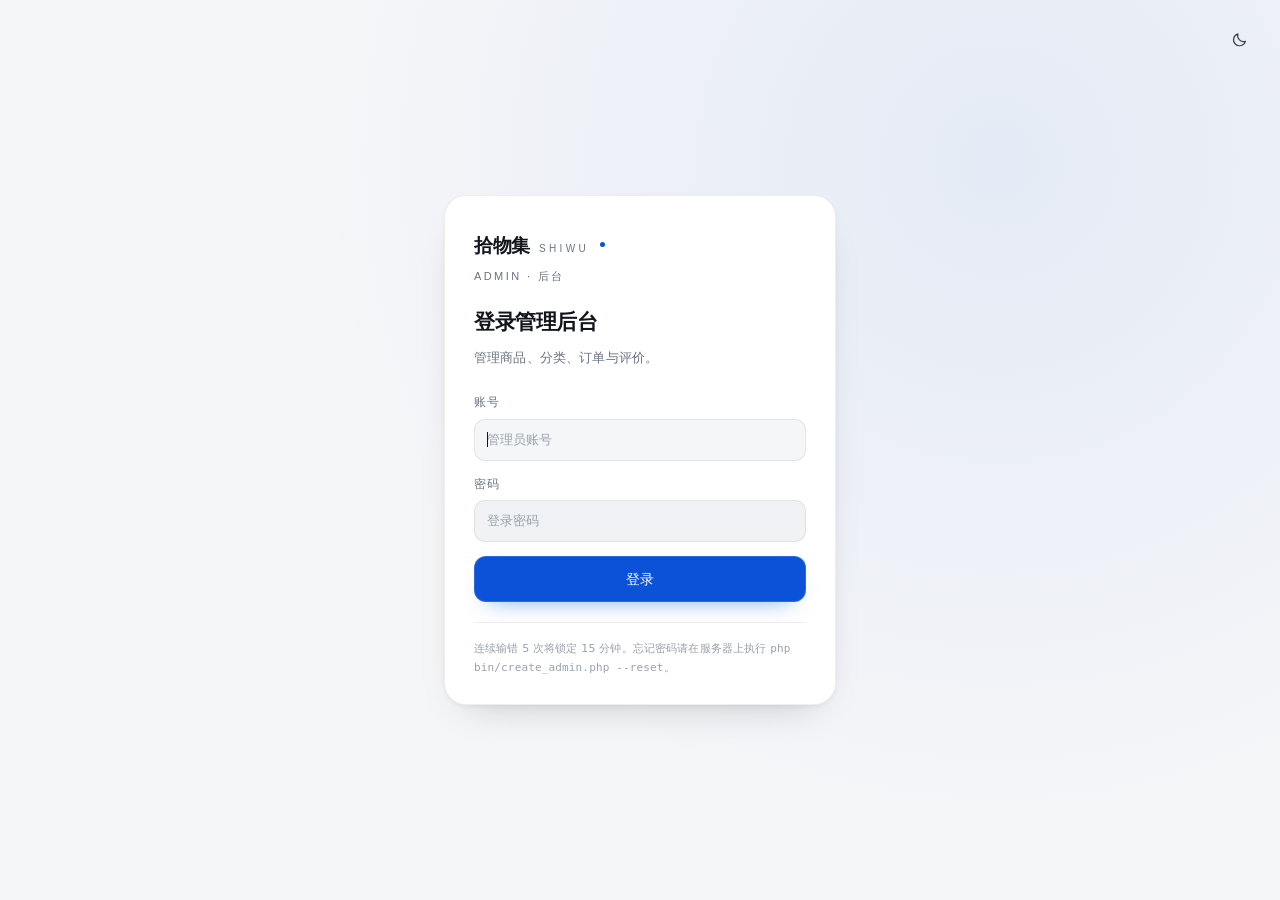
==== public/admin/index.html @ 6961493e "release: v1.2.1 三功能插件底座（SMTP登录/深色模式/多管理员）" ====
<!DOCTYPE html>
<html lang="zh-CN" data-theme="light">
<head>
<meta charset="utf-8">
<meta name="viewport" content="width=device-width, initial-scale=1">
<meta name="robots" content="noindex, nofollow">
<title>后台管理 — 拾物集</title>
<meta name="theme-color" content="#f5f6f8">
<link rel="stylesheet" href="../assets/style.css?v=20261116e">
<link rel="stylesheet" href="../api/theme.css">
<link rel="stylesheet" href="assets/admin.css?v=20261116e">
</head>
<body>

<div class="admin">

  <!-- ---------- 侧栏 ---------- -->
  <aside class="side">
    <div class="side__brand">
      <b>拾物集</b>
      <span>Admin</span>
    </div>

    <div class="side__group">概览</div>
    <button class="side__link" data-view="dashboard" type="button">
      <svg class="ico" viewBox="0 0 24 24" aria-hidden="true"><path d="M4 13h6V4H4zM14 20h6v-9h-6zM4 20h6v-4H4zM14 8h6V4h-6z"/></svg>
      数据概览
    </button>

    <div class="side__group">商品</div>
    <button class="side__link" data-view="products" type="button">
      <svg class="ico" viewBox="0 0 24 24" aria-hidden="true"><path d="M4 8.4L12 4l8 4.4v7.2L12 20l-8-4.4z"/><path d="M4 8.4l8 4.4 8-4.4M12 12.8V20"/></svg>
      商品管理
      <b id="nav-products">—</b>
    </button>
    <button class="side__link" data-view="categories" type="button">
      <svg class="ico" viewBox="0 0 24 24" aria-hidden="true"><path d="M4 6h16M4 12h16M4 18h10"/></svg>
      分类管理
    </button>

    <div class="side__group">交易</div>
    <button class="side__link" data-view="orders" type="button">
      <svg class="ico" viewBox="0 0 24 24" aria-hidden="true"><path d="M6 4h12v16l-3-2-3 2-3-2-3 2z"/><path d="M9 9h6M9 13h4"/></svg>
      订单管理
      <b id="nav-orders">—</b>
    </button>
    <button class="side__link" data-view="users" type="button">
      <svg class="ico" viewBox="0 0 24 24" aria-hidden="true"><circle cx="9" cy="8" r="3.2"/><path d="M3.4 19c0-3 2.5-5 5.6-5s5.6 2 5.6 5"/><path d="M16 5.6a3 3 0 010 5.6M17.4 19c0-2.2-.8-3.8-2-4.8"/></svg>
      用户管理
    </button>

    <div class="side__group">内容</div>
    <button class="side__link" data-view="reviews" type="button">
      <svg class="ico" viewBox="0 0 24 24" aria-hidden="true"><path d="M20 12.4c0 3.6-3.6 6.4-8 6.4-1 0-2-.1-2.9-.4L5 20l1.2-3.2C4.8 15.6 4 14.1 4 12.4 4 8.8 7.6 6 12 6s8 2.8 8 6.4z"/></svg>
      评价管理
      <b id="nav-reviews">—</b>
    </button>

    <div class="side__group">系统</div>
    <button class="side__link" data-view="site" type="button">
      <svg class="ico" viewBox="0 0 24 24" aria-hidden="true"><path d="M4 6h16M4 12h10M4 18h7"/><circle cx="18" cy="16" r="2.4"/></svg>
      站点设置
    </button>
    <button class="side__link" data-view="extensions" type="button">
      <svg class="ico" viewBox="0 0 24 24" aria-hidden="true"><path d="M4 4h7v7H4zM13 4h7v7h-7zM4 13h7v7H4zM13 13h7v7h-7z"/><path d="M7.5 7.5h0M16.5 7.5h0M7.5 16.5h0"/></svg>
      主题与插件
    </button>
    <button class="side__link" data-view="shipping" type="button">
      <svg class="ico" viewBox="0 0 24 24" aria-hidden="true"><path d="M2.6 7.2h11v9.6h-11zM13.6 10.4h4.2l3.6 3.4v3h-7.8z"/><circle cx="6.6" cy="18.2" r="1.6"/><circle cx="17.4" cy="18.2" r="1.6"/></svg>
      运费设置
    </button>
    <button class="side__link" data-view="virtual" type="button">
      <svg class="ico" viewBox="0 0 24 24" aria-hidden="true"><path d="M4 5.6h16v12.8H4z"/><path d="M8 10h8M8 13.6h5M4 9.2h16"/></svg>
      虚拟商品发货
    </button>
    <button class="side__link" data-view="yulan" type="button">
      <svg class="ico" viewBox="0 0 24 24" aria-hidden="true"><path d="M12 3.4l8 4.2v8.8l-8 4.2-8-4.2V7.6z"/><path d="M12 12l8-4.2M12 12v8.4M12 12L4 7.8"/></svg>
      欲蓝财务魔方
    </button>
    <button class="side__link" data-view="epay" type="button">
      <svg class="ico" viewBox="0 0 24 24" aria-hidden="true"><rect x="2.6" y="5.6" width="18.8" height="12.8" rx="2"/><path d="M2.6 9.8h18.8M6.6 14.6h4"/></svg>
      易支付配置
    </button>
    <button class="side__link" data-view="mailConfig" type="button" id="nav-mail-link" hidden>
      <svg class="ico" viewBox="0 0 24 24" aria-hidden="true"><rect x="3" y="5" width="18" height="14" rx="2"/><path d="m3.5 6.5 8.5 6 8.5-6"/></svg>
      邮件服务器配置
    </button>
    <button class="side__link" data-view="admins" type="button" id="nav-admins-link" hidden>
      <svg class="ico" viewBox="0 0 24 24" aria-hidden="true"><circle cx="9" cy="9" r="3"/><path d="M3.5 19c0-3 2.5-5 5.5-5s5.5 2 5.5 5M16 9h5M18.5 6.5v5"/></svg>
      多账号管理
    </button>
    <button class="side__link" data-view="settings" type="button">
      <svg class="ico" viewBox="0 0 24 24" aria-hidden="true"><circle cx="12" cy="12" r="3"/><path d="M12 3.6v2M12 18.4v2M3.6 12h2M18.4 12h2M6.1 6.1l1.4 1.4M16.5 16.5l1.4 1.4M17.9 6.1l-1.4 1.4M7.5 16.5l-1.4 1.4"/></svg>
      账号与设置
    </button>
    <button class="side__link" data-view="audit" type="button" id="nav-audit-link" hidden>
      <svg class="ico" viewBox="0 0 24 24" aria-hidden="true"><path d="M5 4h11l3 3v13H5z"/><path d="M8 10h8M8 14h6"/></svg>
      操作日志
    </button>

    <div class="side__spacer"></div>

    <div class="side__user">
      <b id="me-name">—</b>
      <span id="me-role">—</span>
    </div>
    <button class="side__link" id="btn-logout" type="button">
      <svg class="ico" viewBox="0 0 24 24" aria-hidden="true"><path d="M14 8V5H5v14h9v-3"/><path d="M10 12h10M17 9l3 3-3 3"/></svg>
      退出登录
    </button>
  </aside>

  <!-- ---------- 主区 ---------- -->
  <div class="main">
    <div class="topbar">
      <h1 id="view-title">数据概览</h1>
      <span class="topbar__spacer"></span>
      <span class="topbar__hint" id="topbar-hint"></span>
      <button class="icon-btn" data-theme-toggle type="button" aria-label="切换主题"></button>
      <a class="btn btn--sm btn--ghost" href="../index.html" target="_blank" rel="noopener">查看前台</a>
    </div>

    <div class="view" id="view"></div>
  </div>
</div>

<!-- 抽屉（商品编辑 / 订单详情 / 分类编辑 / 评价编辑） -->
<div class="drawer-mask" id="drawer-mask"></div>
<aside class="drawer" id="drawer" role="dialog" aria-modal="true" aria-labelledby="drawer-title" tabindex="-1">
  <div class="drawer__head">
    <h2 id="drawer-title">—</h2>
    <span class="spacer"></span>
    <button class="icon-btn" id="drawer-close" type="button" aria-label="关闭">
      <svg class="ico ico--lg" viewBox="0 0 24 24"><path d="M7 7l10 10M17 7L7 17"/></svg>
    </button>
  </div>
  <div class="drawer__body" id="drawer-body"></div>
  <div class="drawer__foot" id="drawer-foot"></div>
</aside>

<div class="toast-zone" id="toast-zone" aria-live="polite"></div>

<script src="assets/api.js?v=20261116e"></script>
<script src="assets/views.js?v=20261116e"></script>
<script src="assets/views-v5.js?v=20261116e"></script>
<script src="assets/views-features.js?v=20261116e"></script>
<script src="assets/app.js?v=20261116e"></script>
</body>
</html>
---- public/assets/style.css ----
@import"https://fonts.googleapis.com/css2?family=Montserrat:wght@300..700&family=Noto+Sans+SC:wght@300..700&display=swap";:root{color-scheme:light;--ink-1:#12161c;--ink-2:#39434f;--ink-3:#6a7480;--ink-4:#98a1ac;--surface-0:#f5f6f8;--surface-1:#fafbfc;--surface-2:#ffffff;--surface-3:#f0f2f5;--surface-4:#e9ecf1;--hair:rgba(18,22,28,.07);--hair-2:rgba(18,22,28,.11);--hair-3:rgba(18,22,28,.16);--accent:#0b52d8;--accent-soft:#e8eefa;--accent-ink:#0a3fa6;--warm:#a8703c;--w-body:400;--w-med:500;--w-semi:600;--w-strong:700;--r-xs:8px;--r-sm:12px;--r-md:16px;--r-lg:22px;--r-xl:30px;--gutter:clamp(18px,4vw,52px);--max:1260px;--sh-1:0 1px 2px rgba(18,22,28,.04), 0 6px 16px -12px rgba(18,22,28,.16);--sh-2:0 2px 4px rgba(18,22,28,.04), 0 18px 40px -24px rgba(18,22,28,.28);--sh-3:0 3px 6px rgba(18,22,28,.05), 0 32px 64px -28px rgba(18,22,28,.34);--ease:cubic-bezier(.22,1,.36,1);--ease-soft:cubic-bezier(.4,0,.2,1);--ease-pop:cubic-bezier(.34,1.72,.46,1);--head-h:66px}:root[data-theme=dark]{color-scheme:dark;--ink-1:#e8ebf0;--ink-2:#c2c8d2;--ink-3:#8d96a3;--ink-4:#6a7380;--surface-0:#11141a;--surface-1:#151a21;--surface-2:#1a1f27;--surface-3:#0d1015;--surface-4:#090b0f;--hair:rgba(232,235,240,.08);--hair-2:rgba(232,235,240,.12);--hair-3:rgba(232,235,240,.18);--accent:#6e9bf5;--accent-soft:#1a2537;--accent-ink:#a8c2fb;--w-body:350;--w-med:440;--w-semi:540;--w-strong:620;--sh-1:0 1px 2px rgba(0,0,0,.3), 0 8px 20px -14px rgba(0,0,0,.6);--sh-2:0 2px 6px rgba(0,0,0,.34), 0 22px 46px -26px rgba(0,0,0,.72);--sh-3:0 3px 8px rgba(0,0,0,.38), 0 38px 70px -30px rgba(0,0,0,.8)}*,*:before,*:after{box-sizing:border-box}html{-webkit-text-size-adjust:100%;scroll-behavior:smooth}body{margin:0;background:var(--surface-0);color:var(--ink-1);font-family:Noto Sans SC,Source Han Sans SC,PingFang SC,HarmonyOS Sans SC,Microsoft YaHei,system-ui,sans-serif;font-weight:var(--w-body);font-size:15px;line-height:1.72;letter-spacing:.01em;-webkit-font-smoothing:antialiased;text-rendering:optimizeLegibility;transition:background-color .45s var(--ease-soft),color .45s var(--ease-soft)}img{max-width:100%;display:block;border:0}a{color:inherit;text-decoration:none}button,input,select{font:inherit;color:inherit}button{background:none;border:0;padding:0;cursor:pointer}h1,h2,h3,h4,p,figure{margin:0}ul{margin:0;padding:0;list-style:none}::selection{background:var(--accent-soft);color:var(--ink-1)}*{scrollbar-width:thin;scrollbar-color:var(--hair-3) transparent}*::-webkit-scrollbar{width:9px;height:9px}*::-webkit-scrollbar-thumb{background:var(--hair-3);border-radius:9px;border:2px solid transparent;background-clip:content-box}*::-webkit-scrollbar-track{background:transparent}.num{font-variant-numeric:tabular-nums;font-feature-settings:"tnum" 1,"lnum" 1;font-family:Montserrat,Noto Sans SC,system-ui,sans-serif;letter-spacing:0}.num-lock{display:inline-block;min-width:2ch;text-align:right}.num-lock--3{min-width:3ch}body{text-wrap:pretty}h1,h2,h3,h4,.lede{text-wrap:balance}.nb{white-space:nowrap}.eyebrow{font-size:11px;font-weight:var(--w-med);letter-spacing:.22em;text-transform:uppercase;color:var(--ink-3);font-family:Montserrat,Noto Sans SC,sans-serif}.eyebrow--accent{color:var(--accent)}.rule{height:1px;background:var(--hair);border:0;margin:0}.display{font-size:clamp(34px,5.2vw,62px);line-height:1.14;letter-spacing:-.028em;font-weight:var(--w-strong)}.h2{font-size:clamp(23px,2.6vw,32px);line-height:1.28;letter-spacing:-.02em;font-weight:var(--w-semi)}.h3{font-size:17px;line-height:1.4;letter-spacing:-.01em;font-weight:var(--w-semi)}.lede{font-size:clamp(14px,1.15vw,16px);color:var(--ink-3);font-weight:var(--w-body);line-height:1.85}.muted{color:var(--ink-3)}.tiny{font-size:12px;color:var(--ink-3)}.ico{width:1em;height:1em;flex:none;display:inline-block;vertical-align:-.125em;stroke:currentColor;fill:none;stroke-width:1.7;stroke-linecap:round;stroke-linejoin:round}.ico--lg{width:1.15em;height:1.15em}.stream{display:inline}.stream .ch{display:inline-block;opacity:0;filter:blur(9px);transform:translateY(.12em) scale(.985);animation:inkIn .52s var(--ease) forwards;animation-delay:calc(var(--i,0) * 38ms);will-change:filter,opacity,transform}.stream .ch--space{width:.34em}@keyframes inkIn{0%{opacity:0;filter:blur(9px);transform:translateY(.12em) scale(.985)}42%{opacity:.72;filter:blur(3.4px)}to{opacity:1;filter:blur(0);transform:translateY(0) scale(1)}}.stream .caret{display:inline-block;width:2px;height:1em;margin-left:2px;background:var(--accent);vertical-align:-.14em;border-radius:2px;animation:caretPulse 1.1s steps(1) infinite}@keyframes caretPulse{0%,49%{opacity:.9}50%,to{opacity:0}}@media(prefers-reduced-motion:reduce){.stream .ch{animation-duration:.001ms;opacity:1;filter:none;transform:none}}.wrap{width:100%;max-width:var(--max);margin:0 auto;padding:0 var(--gutter)}.section{padding:clamp(52px,7vw,96px) 0}.section--tight{padding:clamp(30px,4vw,52px) 0}.sec-head{display:flex;align-items:flex-end;justify-content:space-between;gap:24px;flex-wrap:wrap;margin-bottom:clamp(24px,3vw,38px)}.sec-head__left{max-width:620px}.sec-head h2{margin-top:10px}.btn{display:inline-flex;align-items:center;justify-content:center;gap:8px;height:46px;padding:0 22px;border-radius:var(--r-sm);font-size:14px;font-weight:var(--w-med);letter-spacing:.01em;background:var(--surface-2);color:var(--ink-1);box-shadow:inset 0 0 0 1px var(--hair-2);transition:background-color .22s var(--ease-soft),box-shadow .22s var(--ease-soft),transform .18s var(--ease-soft),color .2s;user-select:none;white-space:nowrap}.btn:hover{background:var(--surface-1);box-shadow:inset 0 0 0 1px var(--hair-3),var(--sh-1)}.btn:active{transform:translateY(1px)}.btn--primary{background:var(--accent);color:#fbfcff;box-shadow:inset 0 0 0 1px #ffffff24,0 10px 24px -16px #0b52d8e6}:root[data-theme=dark] .btn--primary{color:#0d1220;box-shadow:inset 0 0 0 1px #ffffff1a,0 10px 24px -18px #6e9bf5e6}.btn--primary:hover{background:var(--accent);filter:brightness(1.06);box-shadow:inset 0 0 0 1px #ffffff2e,0 16px 30px -18px #0b52d8f2}.btn--ghost{background:transparent;box-shadow:inset 0 0 0 1px var(--hair-2)}.btn--ghost:hover{background:var(--surface-1)}.btn--sm{height:38px;padding:0 15px;font-size:13px;border-radius:10px}.btn--block{width:100%}.btn[disabled]{opacity:.45;cursor:not-allowed}.icon-btn{width:40px;height:40px;border-radius:11px;display:inline-flex;align-items:center;justify-content:center;color:var(--ink-2);transition:background-color .2s var(--ease-soft),color .2s,box-shadow .2s}.icon-btn:hover{background:var(--surface-3);color:var(--ink-1)}.icon-btn:focus-visible{outline:none;box-shadow:0 0 0 2px var(--surface-0),0 0 0 4px var(--accent-soft),inset 0 0 0 1px var(--accent)}.pop{animation:pop .42s var(--ease-pop)}@keyframes pop{0%{transform:scale(1)}32%{transform:scale(1.26) rotate(-4deg)}62%{transform:scale(.966) rotate(1deg)}to{transform:scale(1) rotate(0)}}.like.is-on{color:#c0463f}:root[data-theme=dark] .like.is-on{color:#e8837a}.like.is-on .ico{fill:currentColor;stroke:currentColor}.head{position:sticky;top:0;z-index:60;height:var(--head-h);background:color-mix(in srgb,var(--surface-0) 88%,transparent);border-bottom:1px solid var(--hair);transition:border-color .3s,background-color .3s}.head__in{max-width:var(--max);margin:0 auto;padding:0 var(--gutter);height:100%;display:flex;align-items:center;gap:clamp(14px,3vw,40px)}.brand{display:flex;align-items:baseline;gap:9px;flex:none}.brand__mark{font-size:19px;font-weight:var(--w-strong);letter-spacing:-.02em}.brand__en{font-family:Montserrat,sans-serif;font-size:10px;letter-spacing:.34em;color:var(--ink-3);font-weight:var(--w-med);text-transform:uppercase}.brand__dot{width:5px;height:5px;border-radius:50%;background:var(--accent);align-self:center;margin-left:2px}.nav{display:flex;align-items:center;gap:4px;margin-left:6px}.nav a{position:relative;padding:8px 12px;border-radius:9px;font-size:13.5px;font-weight:var(--w-med);color:var(--ink-2);transition:color .2s,background-color .2s}.nav a:after{content:"";position:absolute;left:12px;right:12px;bottom:4px;height:1px;background:var(--ink-1);transform:scaleX(0);transform-origin:left;transition:transform .34s var(--ease)}.nav a:hover{color:var(--ink-1);background:var(--surface-3)}.nav a:hover:after,.nav a[aria-current=page]:after{transform:scaleX(1)}.nav a[aria-current=page]{color:var(--ink-1)}.head__spacer{flex:1}.search{display:flex;align-items:center;gap:8px;height:40px;padding:0 13px;width:min(240px,30vw);background:var(--surface-3);border-radius:11px;box-shadow:inset 0 0 0 1px var(--hair);transition:box-shadow .28s var(--ease-soft),background-color .28s}.search:focus-within{background:var(--surface-2);box-shadow:inset 0 0 0 1px var(--hair-2),0 0 0 3px color-mix(in srgb,var(--accent) 10%,transparent),0 10px 22px -18px #12161c80}.search input{border:0;background:none;outline:none;width:100%;font-size:13px}.search input::placeholder{color:var(--ink-4)}.cart-pill{display:inline-flex;align-items:center;gap:9px;height:40px;padding:0 14px;border-radius:11px;box-shadow:inset 0 0 0 1px var(--hair-2);font-size:13px;font-weight:var(--w-med);transition:box-shadow .2s,background-color .2s;position:relative}.cart-pill:hover{background:var(--surface-1);box-shadow:inset 0 0 0 1px var(--hair-3)}.cart-pill__n{min-width:19px;height:19px;padding:0 5px;border-radius:7px;background:var(--accent);color:#fbfcff;font-size:11px;font-weight:var(--w-semi);line-height:19px;text-align:center;font-variant-numeric:tabular-nums}:root[data-theme=dark] .cart-pill__n{color:#0d1220}.hero{position:relative;overflow:hidden;padding:clamp(40px,6vw,78px) 0 clamp(34px,5vw,62px)}.hero:before{content:"";position:absolute;inset:0;pointer-events:none;background-image:linear-gradient(to right,var(--hair) 1px,transparent 1px),linear-gradient(to bottom,var(--hair) 1px,transparent 1px);background-size:64px 64px;mask-image:radial-gradient(circle at 72% 34%,rgba(0,0,0,.85),transparent 62%);-webkit-mask-image:radial-gradient(circle at 72% 34%,rgba(0,0,0,.85),transparent 62%);opacity:.9}.hero__grid{position:relative;display:grid;grid-template-columns:1.08fr .92fr;gap:clamp(26px,4vw,64px);align-items:center}.hero__copy{max-width:600px}.hero h1{margin:16px 0 0;min-height:2.3em}.hero .lede{margin-top:18px;max-width:470px}.hero__actions{display:flex;gap:10px;flex-wrap:wrap;margin-top:30px}.hero__stats{display:flex;gap:clamp(20px,3vw,42px);margin-top:38px;padding-top:22px;border-top:1px solid var(--hair)}.stat__k{font-family:Montserrat,sans-serif;font-size:23px;font-weight:var(--w-semi);letter-spacing:-.02em;font-variant-numeric:tabular-nums;display:flex;align-items:baseline;gap:2px}.stat__k i{font-style:normal;font-size:12px;color:var(--ink-3);font-family:Noto Sans SC;margin-left:3px}.stat__v{font-size:11.5px;color:var(--ink-3);margin-top:2px;letter-spacing:.04em}.hero__stage{position:relative}.stage-card{position:relative;background:var(--surface-1);border-radius:var(--r-xl);box-shadow:inset 0 0 0 1px var(--hair),var(--sh-2);padding:14px;overflow:hidden}.stage-card__img{border-radius:calc(var(--r-xl) - 10px);overflow:hidden;background:var(--surface-3);aspect-ratio:1/1}.stage-card__img img{width:100%;height:100%;object-fit:cover;transform:scale(1.01);transition:transform 1.2s var(--ease)}.stage-card:hover .stage-card__img img{transform:scale(1.045)}.stage-card__foot{display:flex;align-items:flex-end;justify-content:space-between;gap:16px;padding:15px 8px 6px}.stage-card__name{font-size:14px;font-weight:var(--w-med)}.stage-card__meta{font-size:11.5px;color:var(--ink-3);margin-top:3px;letter-spacing:.03em}.stage-card__price{font-family:Montserrat,sans-serif;font-size:19px;font-weight:var(--w-semi);font-variant-numeric:tabular-nums}.tick{position:absolute;width:14px;height:14px;border:1px solid var(--hair-3);pointer-events:none}.tick--tl{top:18px;left:18px;border-right:0;border-bottom:0}.tick--br{bottom:18px;right:18px;border-left:0;border-top:0}.float-chip{position:absolute;left:-18px;bottom:52px;display:flex;align-items:center;gap:9px;padding:10px 14px;border-radius:13px;background:var(--surface-2);box-shadow:inset 0 0 0 1px var(--hair),var(--sh-3);font-size:12px;font-weight:var(--w-med)}.float-chip__pulse{width:7px;height:7px;border-radius:50%;background:var(--accent);box-shadow:0 0 color-mix(in srgb,var(--accent) 45%,transparent);animation:ring 2.4s var(--ease-soft) infinite}@keyframes ring{0%{box-shadow:0 0 color-mix(in srgb,var(--accent) 38%,transparent)}70%{box-shadow:0 0 0 8px color-mix(in srgb,var(--accent) 0%,transparent)}to{box-shadow:0 0 color-mix(in srgb,var(--accent) 0%,transparent)}}.marquee{border-top:1px solid var(--hair);border-bottom:1px solid var(--hair);overflow:hidden;background:var(--surface-1)}.marquee__track{display:flex;gap:0;width:max-content;animation:slide 34s linear infinite}.marquee:hover .marquee__track{animation-play-state:paused}.marquee__item{display:flex;align-items:center;gap:10px;padding:11px 26px;font-size:12px;letter-spacing:.06em;color:var(--ink-3);border-right:1px solid var(--hair);white-space:nowrap}.marquee__item b{color:var(--ink-1);font-weight:var(--w-med);font-variant-numeric:tabular-nums}@keyframes slide{0%{transform:translateZ(0)}to{transform:translate3d(-50%,0,0)}}.filters{display:flex;align-items:center;justify-content:space-between;gap:18px;flex-wrap:wrap;padding:16px 0 20px}.chips{display:flex;gap:8px;flex-wrap:wrap}.chip{height:35px;padding:0 15px;border-radius:10px;font-size:12.5px;font-weight:var(--w-med);color:var(--ink-2);background:transparent;box-shadow:inset 0 0 0 1px var(--hair);transition:background-color .2s var(--ease-soft),box-shadow .2s,color .2s;display:inline-flex;align-items:center;gap:7px}.chip:hover{background:var(--surface-1);box-shadow:inset 0 0 0 1px var(--hair-2)}.chip[aria-selected=true]{background:var(--surface-2);color:var(--ink-1);box-shadow:inset 0 0 0 1px var(--hair-3),var(--sh-1)}.chip b{font-family:Montserrat,sans-serif;font-size:11px;color:var(--ink-4);font-weight:var(--w-med);font-variant-numeric:tabular-nums}.chip[aria-selected=true] b{color:var(--accent)}.select{height:35px;padding:0 32px 0 13px;border-radius:10px;font-size:12.5px;background:linear-gradient(45deg,transparent 50%,var(--ink-3) 50%) no-repeat calc(100% - 15px) 16px/5px 5px,linear-gradient(-45deg,transparent 50%,var(--ink-3) 50%) no-repeat calc(100% - 11px) 16px/5px 5px,var(--surface-1);appearance:none;box-shadow:inset 0 0 0 1px var(--hair);outline:none;transition:box-shadow .25s}.select:focus{box-shadow:inset 0 0 0 1px var(--hair-2),0 0 0 3px color-mix(in srgb,var(--accent) 10%,transparent)}.grid{display:grid;grid-template-columns:repeat(4,1fr);gap:clamp(14px,1.6vw,22px)}.grid--rel{grid-template-columns:repeat(4,1fr)}@media(max-width:1080px){.grid--rel{grid-template-columns:repeat(3,1fr)}}@media(max-width:720px){.grid--rel{grid-template-columns:repeat(2,1fr)}}@media(max-width:400px){.grid--rel{grid-template-columns:1fr}}.card{position:relative;background:var(--surface-1);border-radius:var(--r-lg);padding:10px;box-shadow:inset 0 0 0 1px var(--hair);transition:background-color .3s var(--ease-soft),box-shadow .3s var(--ease-soft),transform .38s var(--ease);cursor:grab;-webkit-tap-highlight-color:transparent}.card:hover{background:var(--surface-2);box-shadow:inset 0 0 0 1px var(--hair-2),var(--sh-2);transform:translateY(-3px)}.card__media{position:relative;border-radius:calc(var(--r-lg) - 8px);overflow:hidden;background:var(--surface-3);aspect-ratio:1/1}.card__media img{width:100%;height:100%;object-fit:cover;transition:transform .9s var(--ease);pointer-events:none}.card:hover .card__media img{transform:scale(1.055)}.card__badge{position:absolute;top:10px;left:10px;padding:4px 9px;border-radius:7px;font-size:10.5px;letter-spacing:.06em;font-weight:var(--w-med);background:color-mix(in srgb,var(--surface-2) 92%,transparent);color:var(--ink-2);box-shadow:inset 0 0 0 1px var(--hair)}.card__badge--accent{color:var(--accent);box-shadow:inset 0 0 0 1px color-mix(in srgb,var(--accent) 26%,transparent)}.card__body{padding:13px 5px 6px}.card__row{display:flex;align-items:flex-start;justify-content:space-between;gap:10px}.card__name{font-size:14px;font-weight:var(--w-med);letter-spacing:-.005em;line-height:1.45}.card__sub{font-size:11.5px;color:var(--ink-3);margin-top:4px;letter-spacing:.04em}.card__price{font-family:Montserrat,sans-serif;font-size:15px;font-weight:var(--w-semi);font-variant-numeric:tabular-nums;white-space:nowrap;padding-top:1px}.card__price s{font-size:11px;color:var(--ink-4);font-weight:400;margin-right:5px}.card__foot{display:flex;align-items:center;justify-content:space-between;margin-top:11px;padding-top:10px;border-top:1px solid var(--hair)}.stars{display:inline-flex;align-items:center;gap:3px;font-size:11px;color:var(--ink-3)}.stars .ico{width:.9em;height:.9em;fill:currentColor;stroke:none;color:#c9973f;vertical-align:-.09em}:root[data-theme=dark] .stars .ico{color:#d8ae63}.add{font-size:12px;font-weight:var(--w-med);color:var(--ink-2);display:inline-flex;align-items:center;gap:6px;padding:5px 9px;border-radius:8px;transition:background-color .2s,color .2s}.add:hover{background:var(--surface-3);color:var(--accent)}.add.is-done{color:var(--accent)}.toast-zone{position:fixed;left:50%;bottom:26px;transform:translate(-50%);z-index:500;display:flex;flex-direction:column;gap:8px;align-items:center;pointer-events:none}.toast{display:flex;align-items:center;gap:9px;padding:10px 14px 10px 12px;border-radius:12px;background:var(--surface-2);color:var(--ink-1);font-size:12.5px;font-weight:var(--w-med);box-shadow:inset 0 0 0 1px var(--hair-2),var(--sh-3);animation:toastIn .28s var(--ease-pop);overflow:hidden;position:relative}.toast:after{content:"";position:absolute;left:0;bottom:0;height:2px;width:100%;background:var(--accent);transform-origin:left;animation:drain 2.5s linear forwards}.toast.is-out{animation:toastOut .26s var(--ease-soft) forwards}.toast__ico{color:var(--accent);display:grid;place-items:center}@keyframes toastIn{0%{opacity:0;transform:translateY(9px) scale(.96)}to{opacity:1;transform:translateY(0) scale(1)}}@keyframes toastOut{to{opacity:0;transform:translateY(-6px) scale(.98)}}@keyframes drain{0%{transform:scaleX(1)}to{transform:scaleX(0)}}.foot{border-top:1px solid var(--hair);background:var(--surface-1);padding:clamp(38px,5vw,62px) 0 26px;margin-top:20px}.foot__grid{display:grid;grid-template-columns:1.6fr 1fr 1.2fr;gap:clamp(22px,3vw,46px)}.foot h4{font-size:11px;letter-spacing:.2em;text-transform:uppercase;color:var(--ink-4);font-family:Montserrat,sans-serif;font-weight:var(--w-med);margin-bottom:14px}.foot li+li{margin-top:9px}.foot a{font-size:13px;color:var(--ink-3);transition:color .2s}.foot a:hover{color:var(--ink-1)}.foot__bottom{display:flex;justify-content:space-between;gap:14px;flex-wrap:wrap;margin-top:clamp(28px,4vw,48px);padding-top:18px;border-top:1px solid var(--hair);font-size:11.5px;color:var(--ink-4)}.foot__note{font-size:11.5px;color:var(--ink-4);line-height:1.8;margin-top:14px;max-width:320px}.crumb{display:flex;align-items:center;gap:8px;font-size:12px;color:var(--ink-3);padding:20px 0 0}.crumb a:hover{color:var(--ink-1)}.crumb .sep{color:var(--ink-4)}.detail{display:grid;grid-template-columns:minmax(0,1.05fr) minmax(0,.95fr);gap:clamp(26px,4vw,64px);align-items:start;padding:clamp(18px,3vw,34px) 0 clamp(40px,6vw,80px)}.gallery{position:sticky;top:calc(var(--head-h) + 20px)}.gallery__main{position:relative;background:var(--surface-1);border-radius:var(--r-xl);padding:10px;box-shadow:inset 0 0 0 1px var(--hair)}.gallery__frame{border-radius:calc(var(--r-xl) - 10px);overflow:hidden;aspect-ratio:1/1;background:var(--surface-3);position:relative}.gallery__frame img{width:100%;height:100%;object-fit:cover;animation:fadeUp .5s var(--ease)}.gallery__frame .zoom-crop{position:absolute;inset:0;background-repeat:no-repeat;animation:fadeUp .5s var(--ease)}@keyframes fadeUp{0%{opacity:0;transform:scale(1.02)}to{opacity:1;transform:scale(1)}}.gallery__thumbs{display:flex;gap:9px;margin-top:10px}.thumb{width:64px;height:64px;border-radius:12px;overflow:hidden;background:var(--surface-3);box-shadow:inset 0 0 0 1px var(--hair);transition:box-shadow .22s var(--ease-soft)}.thumb img{width:100%;height:100%;object-fit:cover}.thumb[aria-selected=true]{box-shadow:inset 0 0 0 1px var(--hair-3),0 0 0 3px color-mix(in srgb,var(--accent) 12%,transparent)}.thumb:hover{box-shadow:inset 0 0 0 1px var(--hair-2),0 0 0 3px var(--surface-3)}.info__head{padding-top:6px}.info h1{font-size:clamp(26px,3vw,38px);line-height:1.24;letter-spacing:-.026em;font-weight:var(--w-strong);margin-top:12px}.info__sub{margin-top:12px;font-size:13.5px;color:var(--ink-3);max-width:430px}.price-row{display:flex;align-items:baseline;gap:12px;margin-top:24px;flex-wrap:wrap}.price{font-family:Montserrat,sans-serif;font-size:32px;font-weight:var(--w-semi);letter-spacing:-.03em;font-variant-numeric:tabular-nums}.price small{font-size:15px;font-weight:var(--w-body);margin-right:2px}.price-row s{font-size:14px;color:var(--ink-4)}.price-row .save{font-size:11px;padding:3px 8px;border-radius:7px;color:var(--accent);background:var(--accent-soft);font-weight:var(--w-med)}.rating-row{display:flex;align-items:center;gap:14px;margin-top:14px;font-size:12px;color:var(--ink-3);flex-wrap:wrap}.rating-row .dot{width:3px;height:3px;border-radius:50%;background:var(--hair-3)}.opt{margin-top:26px}.opt__label{display:flex;align-items:center;justify-content:space-between;font-size:12px;color:var(--ink-3);letter-spacing:.04em;margin-bottom:10px}.opt__label b{color:var(--ink-1);font-weight:var(--w-med)}.swatches{display:flex;gap:8px;flex-wrap:wrap}.swatch{height:38px;padding:0 15px;border-radius:10px;font-size:12.5px;font-weight:var(--w-med);box-shadow:inset 0 0 0 1px var(--hair);color:var(--ink-2);transition:background-color .2s,box-shadow .2s,color .2s;display:inline-flex;align-items:center;gap:8px}.swatch:hover{background:var(--surface-1)}.swatch[aria-pressed=true]{background:var(--surface-2);color:var(--ink-1);box-shadow:inset 0 0 0 1px var(--hair-3),0 0 0 3px color-mix(in srgb,var(--accent) 8%,transparent)}.swatch span.d{width:9px;height:9px;border-radius:50%;box-shadow:inset 0 0 0 1px var(--hair-3)}.qty{display:inline-flex;align-items:center;border-radius:11px;box-shadow:inset 0 0 0 1px var(--hair);background:var(--surface-1);height:44px}.qty button{width:40px;height:100%;display:grid;place-items:center;color:var(--ink-2);border-radius:11px;transition:background-color .18s,color .18s}.qty button:hover{background:var(--surface-3);color:var(--ink-1)}.qty input{width:46px;height:100%;border:0;background:none;text-align:center;outline:none;font-family:Montserrat,sans-serif;font-variant-numeric:tabular-nums;font-weight:var(--w-med);font-size:14px}.buy-row{display:flex;gap:10px;margin-top:26px;flex-wrap:wrap}.buy-row .btn{height:50px;padding:0 26px;border-radius:13px}.buy-row .btn--primary{flex:1;min-width:180px}.assure{display:grid;grid-template-columns:repeat(3,1fr);gap:10px;margin-top:26px;padding-top:22px;border-top:1px solid var(--hair)}.assure div{display:flex;align-items:flex-start;gap:8px;font-size:11.5px;color:var(--ink-3);line-height:1.55}.assure .ico{color:var(--ink-2);margin-top:1px}.panel{border-top:1px solid var(--hair);margin-top:8px}.panel details{padding:0}.panel summary{list-style:none;cursor:pointer;display:flex;align-items:center;justify-content:space-between;padding:16px 2px;font-size:13.5px;font-weight:var(--w-med);color:var(--ink-1)}.panel summary::-webkit-details-marker{display:none}.panel summary .ico{color:var(--ink-3);transition:transform .3s var(--ease)}.panel details[open] summary .ico{transform:rotate(45deg)}.panel__body{padding:0 2px 16px;font-size:13px;color:var(--ink-3);line-height:1.9}.panel__body ul{display:grid;gap:7px}.panel__body li{display:flex;gap:9px}.panel__body li:before{content:"";width:5px;height:1px;background:var(--hair-3);margin-top:12px;flex:none}.think{margin-top:28px;background:var(--surface-1);border-radius:var(--r-md);box-shadow:inset 0 0 0 1px var(--hair);overflow:hidden}.think__head{display:flex;align-items:center;gap:10px;width:100%;padding:13px 15px;font-size:12.5px;font-weight:var(--w-med);color:var(--ink-2);text-align:left}.think__head:hover{background:var(--surface-3)}.think__dot{width:7px;height:7px;border-radius:50%;background:var(--accent);flex:none;animation:blink 1.4s var(--ease-soft) infinite}.think.is-done .think__dot{background:var(--ink-4);animation:none}@keyframes blink{0%,to{opacity:1}50%{opacity:.28}}.think__timer{margin-left:auto;display:inline-flex;align-items:baseline;gap:1px;font-family:Montserrat,sans-serif;font-variant-numeric:tabular-nums;font-feature-settings:"tnum" 1;font-size:11.5px;color:var(--ink-4);letter-spacing:.02em}.think__timer .num-lock{display:inline-block;min-width:1.35em;text-align:right}.think__timer .num-lock--ms{min-width:2.1em}.think__body{display:grid;grid-template-rows:0fr;transition:grid-template-rows .52s var(--ease)}.think[data-open=true] .think__body{grid-template-rows:1fr}.think__inner{overflow:hidden;min-height:0}.think__pad{padding:0 15px 15px;font-size:12.5px;line-height:1.95;color:var(--ink-3)}.think__pad .tagline{display:inline-flex;align-items:center;gap:6px;font-size:11px;color:var(--ink-4);margin-bottom:8px;letter-spacing:.06em}.think__step{display:flex;gap:9px;align-items:flex-start;padding:3px 0}.think__step .k{font-family:Montserrat,sans-serif;font-size:10px;color:var(--ink-4);padding-top:3px;font-variant-numeric:tabular-nums;min-width:1.4em}.think__step.is-on .k{color:var(--accent)}.reviews{margin-top:clamp(34px,4vw,54px)}.rev-grid{display:grid;grid-template-columns:repeat(3,1fr);gap:14px;margin-top:22px}.rev{background:var(--surface-1);border-radius:var(--r-md);padding:16px;box-shadow:inset 0 0 0 1px var(--hair);transition:background-color .25s,box-shadow .25s;display:flex;flex-direction:column;gap:10px}.rev:hover{background:var(--surface-2);box-shadow:inset 0 0 0 1px var(--hair-2),var(--sh-1)}.rev__top{display:flex;align-items:center;gap:9px}.avatar{width:30px;height:30px;border-radius:50%;flex:none;background:var(--surface-3);color:var(--ink-2);display:grid;place-items:center;font-size:11px;font-weight:var(--w-semi);box-shadow:inset 0 0 0 1px var(--hair)}.rev__name{font-size:12.5px;font-weight:var(--w-med)}.rev__time{font-size:10.5px;color:var(--ink-4);font-variant-numeric:tabular-nums}.rev__text{font-size:12.5px;color:var(--ink-2);line-height:1.85}.rev__foot{display:flex;align-items:center;gap:14px;margin-top:auto;padding-top:10px;border-top:1px solid var(--hair)}.rev__act{display:inline-flex;align-items:center;gap:5px;font-size:11px;color:var(--ink-3);transition:color .2s}.rev__act:hover{color:var(--ink-1)}.rev__act b{font-variant-numeric:tabular-nums;font-weight:var(--w-med);min-width:1.2em;display:inline-block}.cart-layout{display:grid;grid-template-columns:minmax(0,1.55fr) minmax(0,.85fr);gap:clamp(20px,3vw,40px);align-items:start;padding:clamp(16px,3vw,28px) 0 clamp(50px,7vw,90px)}.cart-list{background:var(--surface-1);border-radius:var(--r-lg);box-shadow:inset 0 0 0 1px var(--hair);overflow:hidden}.cart-list__head{display:flex;align-items:center;justify-content:space-between;padding:16px 18px;border-bottom:1px solid var(--hair)}.cart-item{display:grid;grid-template-columns:84px minmax(0,1fr) auto auto 34px;gap:14px;align-items:center;padding:16px 18px;border-bottom:1px solid var(--hair);transition:background-color .22s}.cart-item:hover{background:var(--surface-2)}.cart-item:last-child{border-bottom:0}.cart-item__img{width:84px;height:84px;border-radius:12px;overflow:hidden;background:var(--surface-3)}.cart-item__img img{width:100%;height:100%;object-fit:cover}.cart-item__name{font-size:13.5px;font-weight:var(--w-med)}.cart-item__opt{font-size:11.5px;color:var(--ink-3);margin-top:4px}.cart-item__price{font-family:Montserrat,sans-serif;font-size:14px;font-weight:var(--w-semi);font-variant-numeric:tabular-nums;text-align:right;min-width:78px}.qty--sm{height:36px}.qty--sm button{width:32px}.qty--sm input{width:38px;font-size:13px}.cart-item__del{width:34px;height:34px;border-radius:9px;display:grid;place-items:center;color:var(--ink-4);transition:background-color .2s,color .2s}.cart-item__del:hover{background:var(--surface-3);color:var(--ink-1)}.summary{background:var(--surface-1);border-radius:var(--r-lg);padding:20px;box-shadow:inset 0 0 0 1px var(--hair);position:sticky;top:calc(var(--head-h) + 20px)}.summary__row{display:flex;align-items:center;justify-content:space-between;font-size:12.5px;color:var(--ink-3);padding:7px 0}.summary__row b{color:var(--ink-1);font-weight:var(--w-med);font-variant-numeric:tabular-nums;font-family:Montserrat,sans-serif}.summary__total{display:flex;align-items:baseline;justify-content:space-between;margin-top:12px;padding-top:14px;border-top:1px solid var(--hair)}.summary__total span{font-size:12.5px;color:var(--ink-2)}.summary__total b{font-family:Montserrat,sans-serif;font-size:26px;font-weight:var(--w-semi);letter-spacing:-.02em;font-variant-numeric:tabular-nums}.summary__note{margin-top:14px;padding:11px 12px;border-radius:10px;background:var(--surface-3);font-size:11px;color:var(--ink-3);line-height:1.7}.empty{padding:clamp(48px,8vw,90px) 20px;text-align:center}.empty__ico{width:56px;height:56px;border-radius:16px;margin:0 auto 16px;display:grid;place-items:center;background:var(--surface-3);color:var(--ink-3)}.empty h3{font-size:16px;font-weight:var(--w-semi)}.empty p{font-size:12.5px;color:var(--ink-3);margin-top:6px}[data-reveal]{opacity:0;transform:translateY(14px);transition:opacity .7s var(--ease),transform .7s var(--ease)}[data-reveal].in{opacity:1;transform:translateY(0)}body.weight-shift,body.weight-shift *{transition:font-weight .5s var(--ease-soft)!important}.head.is-scrolled{border-bottom-color:var(--hair-2);box-shadow:0 10px 26px -26px #12161c99}.promise-grid{display:grid;grid-template-columns:repeat(3,1fr);gap:clamp(14px,1.8vw,22px)}.promise{position:relative;padding:clamp(20px,2.4vw,30px);background:var(--surface-1);border-radius:var(--r-lg);box-shadow:inset 0 0 0 1px var(--hair);transition:background-color .3s var(--ease-soft),box-shadow .3s var(--ease-soft)}.promise:hover{background:var(--surface-2);box-shadow:inset 0 0 0 1px var(--hair-2),var(--sh-1)}.promise__no{display:block;font-family:Montserrat,sans-serif;font-size:11px;letter-spacing:.16em;color:var(--ink-4);margin-bottom:14px}.promise p{font-size:12.5px;color:var(--ink-3);line-height:1.9;margin-top:9px}.workshop{display:grid;grid-template-columns:1.1fr .9fr;gap:clamp(24px,4vw,58px);align-items:center;background:var(--surface-1);border-radius:var(--r-xl);padding:clamp(24px,3.4vw,48px);box-shadow:inset 0 0 0 1px var(--hair)}.workshop__meta{display:flex;gap:clamp(18px,2.6vw,38px);margin-top:26px;padding-top:20px;border-top:1px solid var(--hair);flex-wrap:wrap}.workshop__meta div{display:flex;flex-direction:column;gap:4px}.workshop__meta b{font-family:Montserrat,Noto Sans SC,sans-serif;font-size:18px;font-weight:var(--w-semi);letter-spacing:-.01em;font-variant-numeric:tabular-nums;color:var(--ink-1)}.workshop__quotes{display:grid;gap:12px}.quote{padding:18px 20px;border-radius:var(--r-md);background:var(--surface-3);box-shadow:inset 0 0 0 1px var(--hair)}.quote--alt{background:var(--surface-0)}.quote blockquote{font-size:13.5px;line-height:1.85;color:var(--ink-2);letter-spacing:.005em}.quote figcaption{font-size:11px;color:var(--ink-4);margin-top:9px;letter-spacing:.06em}@media(max-width:1080px){.grid{grid-template-columns:repeat(3,1fr)}.hero__grid{grid-template-columns:1fr;gap:34px}.hero__copy{max-width:none}.hero:before{opacity:.5}.stage-card{max-width:460px}.detail{grid-template-columns:1fr;gap:28px}.gallery{position:static}.rev-grid{grid-template-columns:1fr 1fr}.cart-layout{grid-template-columns:1fr}.summary{position:static}.foot__grid{grid-template-columns:1fr 1fr}}@media(max-width:820px){.nav{display:none}.search{width:auto;flex:1;max-width:180px}}@media(max-width:620px){.search{display:none}.cart-pill>span:not(.cart-pill__n){display:none}.cart-pill{gap:6px;padding:0 11px}.head__in{gap:10px}}@media(max-width:720px){:root{--head-h:60px}.grid{grid-template-columns:repeat(2,1fr);gap:11px}.card{padding:8px;border-radius:16px}.card__media{border-radius:10px}.card__name{font-size:12.8px}.card__price{font-size:13.5px}.rev-grid,.assure{grid-template-columns:1fr}.cart-item{grid-template-columns:64px minmax(0,1fr) 34px;gap:11px;padding:14px}.cart-item__img{width:64px;height:64px}.cart-item__price{grid-column:2;text-align:left;min-width:0}.cart-item .qty--sm{grid-row:2;grid-column:2}.cart-item__del{grid-row:1;grid-column:3}.foot__grid{grid-template-columns:1fr 1fr;gap:26px}.float-chip{left:0;bottom:14px}.hero__stats{gap:20px;flex-wrap:wrap}.display{font-size:clamp(30px,8vw,44px)}.buy-row .btn{flex:1 1 100%}.toast-zone{bottom:84px;width:calc(100% - 28px)}}@media(max-width:400px){.grid{grid-template-columns:1fr}}@media(prefers-reduced-motion:reduce){*,*:before,*:after{animation-duration:.001ms!important;animation-iteration-count:1!important;transition-duration:.001ms!important;scroll-behavior:auto!important}}

/* ---------- 结算表单字段（后端对接新增） ---------- */
.field{width:100%;padding:11px 13px;border-radius:11px;border:0;background:var(--surface-3);color:var(--ink-1);font-size:13px;line-height:1.5;box-shadow:inset 0 0 0 1px var(--hair);outline:none;transition:box-shadow .25s var(--ease-soft),background-color .25s;resize:vertical;font-family:inherit}
.field::placeholder{color:var(--ink-4)}
.field:focus{background:var(--surface-2);box-shadow:inset 0 0 0 1px var(--hair-2),0 0 0 3px color-mix(in srgb,var(--accent) 10%,transparent)}
.field:invalid:not(:placeholder-shown){box-shadow:inset 0 0 0 1px color-mix(in srgb,#c0463f 40%,transparent)}

/* =============================================================
 * v5 新增：公告条（后台可配，空则隐藏）
 * ============================================================= */
.notice-bar {
  display: flex; align-items: center; gap: 10px;
  padding: 11px 16px; border-radius: 12px;
  background: var(--accent-soft);
  box-shadow: inset 0 0 0 1px color-mix(in srgb, var(--accent) 16%, transparent);
  font-size: 12.5px; color: var(--accent-ink); line-height: 1.6;
}
.notice-bar[hidden] { display: none; }
.notice-bar__dot {
  width: 6px; height: 6px; border-radius: 50%; background: var(--accent);
  flex: 0 0 auto;
}
---- public/admin/assets/admin.css ----
/* =============================================================
 * admin.css —— 后台管理界面
 * 复用 style.css 的设计令牌（颜色/字重/圆角/阴影），只补后台布局
 * ============================================================= */

/* ---------- 登录页 ---------- */
.login-wrap {
  min-height: 100vh;
  display: grid;
  place-items: center;
  padding: 24px;
  background:
    radial-gradient(circle at 78% 18%, color-mix(in srgb, var(--accent) 7%, transparent), transparent 55%),
    var(--surface-0);
}
.login-card {
  width: 100%;
  max-width: 392px;
  background: var(--surface-2);
  border-radius: var(--r-lg);
  padding: 34px 30px 28px;
  box-shadow: inset 0 0 0 1px var(--hair), var(--sh-2);
}
.login-card__brand {
  display: flex;
  align-items: baseline;
  gap: 9px;
  margin-bottom: 6px;
}
.login-card h1 {
  font-size: 21px;
  font-weight: var(--w-semi);
  letter-spacing: -.02em;
  margin-top: 18px;
}
.login-card .lede { font-size: 12.5px; margin-top: 6px; }
.login-form { margin-top: 24px; display: grid; gap: 14px; }
.login-form label {
  display: block;
  font-size: 11.5px;
  color: var(--ink-3);
  letter-spacing: .05em;
  margin-bottom: 6px;
}
.login-err {
  display: none;
  padding: 10px 12px;
  border-radius: 10px;
  font-size: 12px;
  line-height: 1.6;
  color: #a33a33;
  background: color-mix(in srgb, #c0463f 9%, transparent);
  box-shadow: inset 0 0 0 1px color-mix(in srgb, #c0463f 22%, transparent);
}
:root[data-theme="dark"] .login-err { color: #f0a49c; }
.login-err.is-on { display: block; }
.login-foot {
  margin-top: 20px;
  padding-top: 16px;
  border-top: 1px solid var(--hair);
  font-size: 11px;
  color: var(--ink-4);
  line-height: 1.75;
}

/* ---------- 后台骨架 ---------- */
.admin {
  display: grid;
  grid-template-columns: 216px minmax(0, 1fr);
  min-height: 100vh;
}
.side {
  position: sticky;
  top: 0;
  height: 100vh;
  display: flex;
  flex-direction: column;
  gap: 4px;
  padding: 20px 14px;
  background: var(--surface-1);
  border-right: 1px solid var(--hair);
  overflow-y: auto;
}
.side__brand {
  display: flex;
  align-items: baseline;
  gap: 8px;
  padding: 0 8px 18px;
  margin-bottom: 6px;
  border-bottom: 1px solid var(--hair);
}
.side__brand b { font-size: 16px; font-weight: var(--w-strong); letter-spacing: -.02em; }
.side__brand span {
  font-family: Montserrat, sans-serif;
  font-size: 9px;
  letter-spacing: .3em;
  color: var(--ink-4);
  text-transform: uppercase;
}
.side__group {
  font-size: 10px;
  letter-spacing: .18em;
  text-transform: uppercase;
  color: var(--ink-4);
  padding: 14px 8px 6px;
  font-family: Montserrat, sans-serif;
}
.side__link {
  display: flex;
  align-items: center;
  gap: 9px;
  padding: 9px 10px;
  border-radius: 10px;
  font-size: 13px;
  font-weight: var(--w-med);
  color: var(--ink-2);
  transition: background-color .2s var(--ease-soft), color .2s;
  cursor: pointer;
  text-align: left;
  width: 100%;
}
.side__link:hover { background: var(--surface-3); color: var(--ink-1); }
.side__link[aria-current="page"] {
  background: var(--surface-2);
  color: var(--ink-1);
  box-shadow: inset 0 0 0 1px var(--hair-2), var(--sh-1);
}
.side__link .ico { color: var(--ink-3); }
.side__link[aria-current="page"] .ico { color: var(--accent); }
.side__link b {
  margin-left: auto;
  font-family: Montserrat, sans-serif;
  font-size: 10.5px;
  font-weight: var(--w-med);
  color: var(--ink-4);
  font-variant-numeric: tabular-nums;
}
.side__spacer { flex: 1; }
.side__user {
  padding: 12px 10px;
  border-top: 1px solid var(--hair);
  font-size: 11.5px;
  color: var(--ink-3);
  line-height: 1.6;
}
.side__user b { display: block; color: var(--ink-1); font-size: 12.5px; font-weight: var(--w-med); }

.main { min-width: 0; padding: 0 0 60px; }
.topbar {
  position: sticky;
  top: 0;
  z-index: 30;
  display: flex;
  align-items: center;
  gap: 14px;
  height: 62px;
  padding: 0 clamp(16px, 2.6vw, 32px);
  background: color-mix(in srgb, var(--surface-0) 92%, transparent);
  border-bottom: 1px solid var(--hair);
}
.topbar h1 { font-size: 16px; font-weight: var(--w-semi); letter-spacing: -.01em; }
.topbar__spacer { flex: 1; }
.topbar__hint { font-size: 11.5px; color: var(--ink-4); }
.view { padding: clamp(18px, 2.6vw, 30px) clamp(16px, 2.6vw, 32px) 0; }

/* ---------- 卡片 / 统计 ---------- */
.panel-card {
  background: var(--surface-1);
  border-radius: var(--r-md);
  box-shadow: inset 0 0 0 1px var(--hair);
  overflow: hidden;
}
.panel-card__head {
  display: flex;
  align-items: center;
  gap: 12px;
  flex-wrap: wrap;
  padding: 14px 16px;
  border-bottom: 1px solid var(--hair);
}
.panel-card__head h2 { font-size: 13.5px; font-weight: var(--w-semi); }
.panel-card__head .spacer { flex: 1; }
.panel-card__body { padding: 16px; }

.stats {
  display: grid;
  grid-template-columns: repeat(auto-fit, minmax(158px, 1fr));
  gap: 12px;
}
.stat-card {
  background: var(--surface-1);
  border-radius: var(--r-md);
  padding: 15px 16px;
  box-shadow: inset 0 0 0 1px var(--hair);
}
.stat-card__k {
  font-size: 10.5px;
  letter-spacing: .1em;
  text-transform: uppercase;
  color: var(--ink-4);
  font-family: Montserrat, sans-serif;
}
.stat-card__v {
  font-family: Montserrat, sans-serif;
  font-size: 25px;
  font-weight: var(--w-semi);
  letter-spacing: -.025em;
  font-variant-numeric: tabular-nums;
  margin-top: 7px;
  line-height: 1.15;
}
.stat-card__v small { font-size: 12px; font-weight: var(--w-body); color: var(--ink-3); margin-left: 3px; }
.stat-card__s { font-size: 11px; color: var(--ink-3); margin-top: 5px; }
.stat-card--accent .stat-card__v { color: var(--accent); }

.grid-2 {
  display: grid;
  grid-template-columns: minmax(0, 1.35fr) minmax(0, 1fr);
  gap: 14px;
  margin-top: 14px;
}
@media (max-width: 1000px) { .grid-2 { grid-template-columns: 1fr; } }

/* ---------- 表格 ---------- */
.tbl-wrap { overflow-x: auto; }
table.tbl {
  width: 100%;
  border-collapse: collapse;
  font-size: 12.5px;
}
table.tbl th {
  text-align: left;
  font-size: 10.5px;
  letter-spacing: .1em;
  text-transform: uppercase;
  color: var(--ink-4);
  font-weight: var(--w-med);
  font-family: Montserrat, sans-serif;
  padding: 10px 12px;
  border-bottom: 1px solid var(--hair);
  white-space: nowrap;
  background: var(--surface-1);
}
table.tbl td {
  padding: 11px 12px;
  border-bottom: 1px solid var(--hair);
  vertical-align: middle;
}
table.tbl tbody tr:last-child td { border-bottom: 0; }
table.tbl tbody tr:hover { background: var(--surface-2); }
table.tbl .num { font-variant-numeric: tabular-nums; font-family: Montserrat, sans-serif; }
.tbl__name { font-weight: var(--w-med); color: var(--ink-1); }
.tbl__sub { font-size: 11px; color: var(--ink-4); margin-top: 2px; }
.tbl__thumb {
  width: 38px; height: 38px; border-radius: 9px; object-fit: cover;
  background: var(--surface-3); box-shadow: inset 0 0 0 1px var(--hair);
}
.tbl__actions { display: flex; gap: 6px; flex-wrap: wrap; justify-content: flex-end; }

/* ---------- 徽标 ---------- */
.badge {
  display: inline-flex;
  align-items: center;
  gap: 5px;
  padding: 3px 8px;
  border-radius: 7px;
  font-size: 10.5px;
  font-weight: var(--w-med);
  letter-spacing: .02em;
  white-space: nowrap;
  background: var(--surface-3);
  color: var(--ink-2);
  box-shadow: inset 0 0 0 1px var(--hair);
}
.badge--ok { color: #1f7a4d; background: color-mix(in srgb, #1f7a4d 9%, transparent); box-shadow: inset 0 0 0 1px color-mix(in srgb, #1f7a4d 22%, transparent); }
.badge--warn { color: #8a5a12; background: color-mix(in srgb, #b07a1e 11%, transparent); box-shadow: inset 0 0 0 1px color-mix(in srgb, #b07a1e 24%, transparent); }
.badge--bad { color: #a33a33; background: color-mix(in srgb, #c0463f 9%, transparent); box-shadow: inset 0 0 0 1px color-mix(in srgb, #c0463f 22%, transparent); }
.badge--accent { color: var(--accent); background: var(--accent-soft); box-shadow: inset 0 0 0 1px color-mix(in srgb, var(--accent) 22%, transparent); }
:root[data-theme="dark"] .badge--ok { color: #6fd39b; }
:root[data-theme="dark"] .badge--warn { color: #e0b264; }
:root[data-theme="dark"] .badge--bad { color: #f0a49c; }

/* ---------- 工具条 ---------- */
.toolbar {
  display: flex;
  align-items: center;
  gap: 9px;
  flex-wrap: wrap;
  margin-bottom: 14px;
}
.toolbar .field { width: auto; min-width: 150px; height: 36px; padding: 0 12px; }
.toolbar .field--grow { flex: 1; min-width: 180px; }
.toolbar .spacer { flex: 1; }
select.field { appearance: none; padding-right: 30px; background-image: linear-gradient(45deg, transparent 50%, var(--ink-3) 50%), linear-gradient(-45deg, transparent 50%, var(--ink-3) 50%); background-position: calc(100% - 15px) 15px, calc(100% - 11px) 15px; background-size: 5px 5px, 5px 5px; background-repeat: no-repeat; }

/* ---------- 表单 ---------- */
.form-grid {
  display: grid;
  grid-template-columns: repeat(2, minmax(0, 1fr));
  gap: 14px;
}
.form-grid--3 { grid-template-columns: repeat(3, minmax(0, 1fr)); }
.form-grid .full { grid-column: 1 / -1; }
@media (max-width: 760px) { .form-grid, .form-grid--3 { grid-template-columns: 1fr; } }
.fld label {
  display: block;
  font-size: 11.5px;
  color: var(--ink-3);
  letter-spacing: .04em;
  margin-bottom: 6px;
}
.fld label .req { color: #c0463f; margin-left: 2px; }
.fld .hint { font-size: 10.5px; color: var(--ink-4); margin-top: 5px; line-height: 1.6; }
.fld textarea.field { min-height: 84px; }
.fld--check { display: flex; align-items: center; gap: 8px; }
.fld--check input { width: 15px; height: 15px; accent-color: var(--accent); }

/* 子表编辑（颜色/规格/参数/保养） */
.subrows { display: grid; gap: 8px; }
.subrow { display: grid; grid-template-columns: minmax(0, 1fr) 110px 34px; gap: 8px; align-items: center; }
.subrow--spec { grid-template-columns: 150px minmax(0, 1fr) 34px; }
.subrow--care { grid-template-columns: minmax(0, 1fr) 34px; }
.subrow .field { height: 36px; padding: 0 11px; }
.subrow__del {
  width: 34px; height: 34px; border-radius: 9px; display: grid; place-items: center;
  color: var(--ink-4); transition: background-color .2s, color .2s;
}
.subrow__del:hover { background: var(--surface-3); color: #c0463f; }
.subrow input[type="color"] {
  width: 100%; height: 36px; padding: 3px; border: 0; border-radius: 9px;
  background: var(--surface-3); box-shadow: inset 0 0 0 1px var(--hair); cursor: pointer;
}

/* ---------- 抽屉 / 弹层 ---------- */
.drawer-mask {
  position: fixed; inset: 0; z-index: 200;
  background: color-mix(in srgb, #0b0e13 42%, transparent);
  opacity: 0; pointer-events: none;
  transition: opacity .28s var(--ease-soft);
}
.drawer-mask.is-on { opacity: 1; pointer-events: auto; }
.drawer {
  position: fixed; top: 0; right: 0; bottom: 0; z-index: 210;
  width: min(720px, 100%);
  display: flex; flex-direction: column;
  background: var(--surface-0);
  box-shadow: -20px 0 60px -30px rgba(11, 14, 19, .5);
  transform: translateX(102%);
  transition: transform .34s var(--ease);
}
.drawer.is-on { transform: translateX(0); }
.drawer__head {
  display: flex; align-items: center; gap: 12px;
  padding: 16px 20px; border-bottom: 1px solid var(--hair);
  background: var(--surface-1);
}
.drawer__head h2 { font-size: 14.5px; font-weight: var(--w-semi); }
.drawer__head .spacer { flex: 1; }
.drawer__body { flex: 1; overflow-y: auto; padding: 20px; }
.drawer__foot {
  display: flex; align-items: center; gap: 9px;
  padding: 14px 20px; border-top: 1px solid var(--hair);
  background: var(--surface-1);
}
.drawer__foot .spacer { flex: 1; }

/* ---------- 订单详情 ---------- */
.kv { display: grid; grid-template-columns: 96px minmax(0, 1fr); gap: 8px 14px; font-size: 12.5px; }
.kv dt { color: var(--ink-4); font-size: 11.5px; }
.kv dd { margin: 0; color: var(--ink-1); word-break: break-word; }
.sec-title {
  font-size: 11px; letter-spacing: .14em; text-transform: uppercase;
  color: var(--ink-4); font-family: Montserrat, sans-serif;
  margin: 22px 0 10px; padding-bottom: 7px; border-bottom: 1px solid var(--hair);
}
.sec-title:first-child { margin-top: 0; }
.line-item {
  display: grid; grid-template-columns: minmax(0, 1fr) 56px 84px;
  gap: 10px; padding: 9px 0; border-bottom: 1px solid var(--hair); font-size: 12.5px;
}
.line-item:last-child { border-bottom: 0; }
.line-item__opt { font-size: 11px; color: var(--ink-4); margin-top: 2px; }
.line-item__q { color: var(--ink-3); text-align: right; font-variant-numeric: tabular-nums; }
.line-item__p { text-align: right; font-variant-numeric: tabular-nums; font-family: Montserrat, sans-serif; }
.totals { margin-top: 12px; padding-top: 12px; border-top: 1px solid var(--hair-2); }
.totals__row { display: flex; justify-content: space-between; font-size: 12.5px; color: var(--ink-3); padding: 4px 0; }
.totals__row b { color: var(--ink-1); font-variant-numeric: tabular-nums; font-family: Montserrat, sans-serif; font-weight: var(--w-med); }
.totals__row--big { margin-top: 6px; padding-top: 9px; border-top: 1px solid var(--hair); font-size: 13px; }
.totals__row--big b { font-size: 19px; font-weight: var(--w-semi); }

/* ---------- 空态 / 加载 ---------- */
.state {
  padding: 46px 20px;
  text-align: center;
  font-size: 12.5px;
  color: var(--ink-3);
}
.state b { display: block; font-size: 14px; color: var(--ink-1); font-weight: var(--w-med); margin-bottom: 5px; }
.skeleton {
  height: 13px; border-radius: 6px;
  background: linear-gradient(90deg, var(--surface-3) 25%, var(--surface-4) 50%, var(--surface-3) 75%);
  background-size: 200% 100%;
  animation: shimmer 1.3s linear infinite;
}
@keyframes shimmer { 0% { background-position: 200% 0; } 100% { background-position: -200% 0; } }

/* ---------- 分页 ---------- */
.pager {
  display: flex; align-items: center; gap: 9px;
  padding: 12px 16px; border-top: 1px solid var(--hair);
  font-size: 11.5px; color: var(--ink-3);
}
.pager .spacer { flex: 1; }

/* ---------- 提示条 ---------- */
.notice {
  display: flex; align-items: flex-start; gap: 9px;
  padding: 11px 13px; border-radius: 10px;
  font-size: 11.5px; line-height: 1.7;
  background: var(--surface-3); color: var(--ink-3);
  box-shadow: inset 0 0 0 1px var(--hair);
  margin-bottom: 14px;
}
.notice--warn {
  color: #8a5a12;
  background: color-mix(in srgb, #b07a1e 8%, transparent);
  box-shadow: inset 0 0 0 1px color-mix(in srgb, #b07a1e 20%, transparent);
}
:root[data-theme="dark"] .notice--warn { color: #e0b264; }
.notice .ico { margin-top: 2px; flex: none; }

/* ---------- 移动端 ---------- */
@media (max-width: 860px) {
  .admin { grid-template-columns: 1fr; }
  .side {
    position: static; height: auto; flex-direction: row; flex-wrap: wrap;
    align-items: center; gap: 6px; padding: 10px 12px;
    border-right: 0; border-bottom: 1px solid var(--hair);
  }
  .side__brand { padding: 0 8px 0 0; margin: 0; border-bottom: 0; border-right: 1px solid var(--hair); }
  .side__group, .side__spacer, .side__user { display: none; }
  .side__link { width: auto; padding: 7px 10px; font-size: 12px; }
  .side__link b { display: none; }
  .topbar { height: 54px; }
  .drawer { width: 100%; }
}
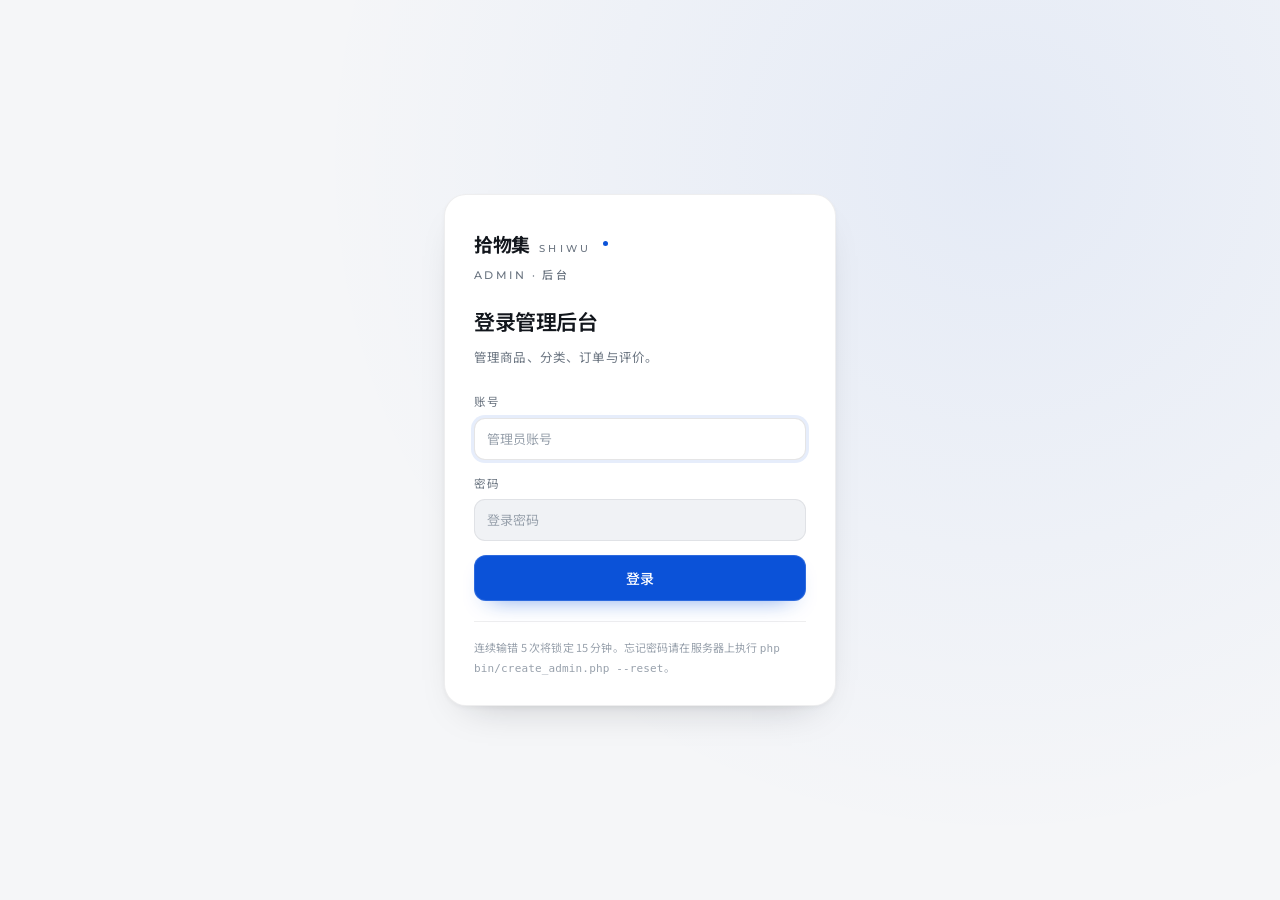
==== commit 8601344f: "release: v1.2.2 插件运行时，删除功能底座，功能全部由插件实现" ====
--- a/public/admin/index.html
+++ b/public/admin/index.html
@@ -6,9 +6,9 @@
 <meta name="robots" content="noindex, nofollow">
 <title>后台管理 — 拾物集</title>
 <meta name="theme-color" content="#f5f6f8">
-<link rel="stylesheet" href="../assets/style.css?v=20261116e">
+<link rel="stylesheet" href="../assets/style.css?v=20261118a">
 <link rel="stylesheet" href="../api/theme.css">
-<link rel="stylesheet" href="assets/admin.css?v=20261116e">
+<link rel="stylesheet" href="assets/admin.css?v=20261118a">
 </head>
 <body>
 
@@ -81,14 +81,7 @@
       <svg class="ico" viewBox="0 0 24 24" aria-hidden="true"><rect x="2.6" y="5.6" width="18.8" height="12.8" rx="2"/><path d="M2.6 9.8h18.8M6.6 14.6h4"/></svg>
       易支付配置
     </button>
-    <button class="side__link" data-view="mailConfig" type="button" id="nav-mail-link" hidden>
-      <svg class="ico" viewBox="0 0 24 24" aria-hidden="true"><rect x="3" y="5" width="18" height="14" rx="2"/><path d="m3.5 6.5 8.5 6 8.5-6"/></svg>
-      邮件服务器配置
-    </button>
-    <button class="side__link" data-view="admins" type="button" id="nav-admins-link" hidden>
-      <svg class="ico" viewBox="0 0 24 24" aria-hidden="true"><circle cx="9" cy="9" r="3"/><path d="M3.5 19c0-3 2.5-5 5.5-5s5.5 2 5.5 5M16 9h5M18.5 6.5v5"/></svg>
-      多账号管理
-    </button>
+    <!-- v1.2.2 功能插件菜单（邮件配置 / 多账号）由插件 JS 动态注入到此组 -->
     <button class="side__link" data-view="settings" type="button">
       <svg class="ico" viewBox="0 0 24 24" aria-hidden="true"><circle cx="12" cy="12" r="3"/><path d="M12 3.6v2M12 18.4v2M3.6 12h2M18.4 12h2M6.1 6.1l1.4 1.4M16.5 16.5l1.4 1.4M17.9 6.1l-1.4 1.4M7.5 16.5l-1.4 1.4"/></svg>
       账号与设置
@@ -140,10 +133,9 @@
 
 <div class="toast-zone" id="toast-zone" aria-live="polite"></div>
 
-<script src="assets/api.js?v=20261116e"></script>
-<script src="assets/views.js?v=20261116e"></script>
-<script src="assets/views-v5.js?v=20261116e"></script>
-<script src="assets/views-features.js?v=20261116e"></script>
-<script src="assets/app.js?v=20261116e"></script>
+<script src="assets/api.js?v=20261118a"></script>
+<script src="assets/views.js?v=20261118a"></script>
+<script src="assets/views-v5.js?v=20261118a"></script>
+<script src="assets/app.js?v=20261118a"></script>
 </body>
 </html>
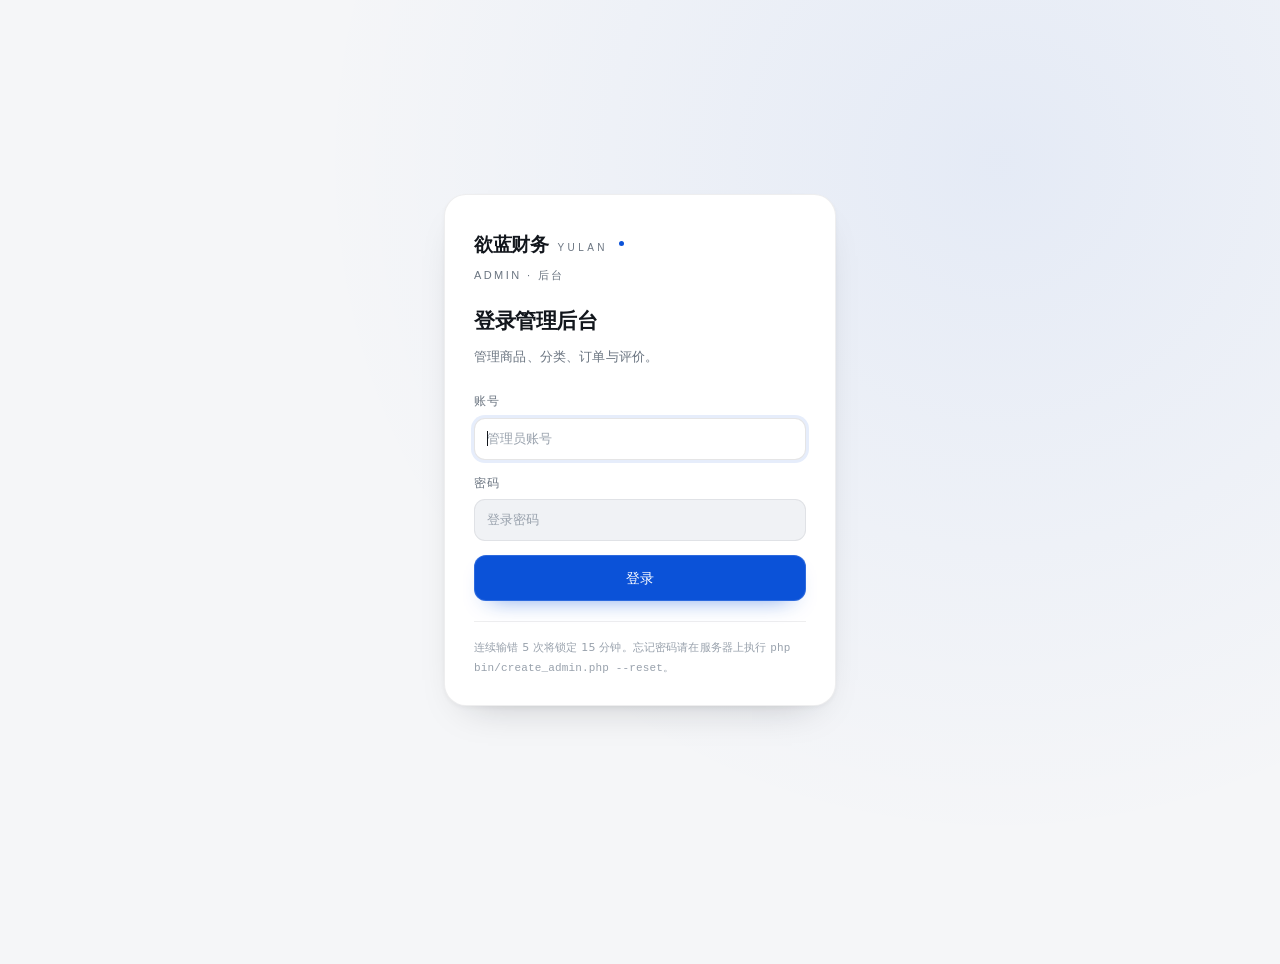
==== commit 15152544: "release: v1.3.0 欲蓝财务改名，多API管理，在线更新，顶部菜单自定义" ====
--- a/public/admin/index.html
+++ b/public/admin/index.html
@@ -4,11 +4,11 @@
 <meta charset="utf-8">
 <meta name="viewport" content="width=device-width, initial-scale=1">
 <meta name="robots" content="noindex, nofollow">
-<title>后台管理 — 拾物集</title>
+<title>后台管理 — 欲蓝财务</title>
 <meta name="theme-color" content="#f5f6f8">
-<link rel="stylesheet" href="../assets/style.css?v=20261118a">
+<link rel="stylesheet" href="../assets/style.css?v=20261120a">
 <link rel="stylesheet" href="../api/theme.css">
-<link rel="stylesheet" href="assets/admin.css?v=20261118a">
+<link rel="stylesheet" href="assets/admin.css?v=20261120a">
 </head>
 <body>
 
@@ -17,7 +17,7 @@
   <!-- ---------- 侧栏 ---------- -->
   <aside class="side">
     <div class="side__brand">
-      <b>拾物集</b>
+      <b>欲蓝财务</b>
       <span>Admin</span>
     </div>
 
@@ -75,7 +75,15 @@
     </button>
     <button class="side__link" data-view="yulan" type="button">
       <svg class="ico" viewBox="0 0 24 24" aria-hidden="true"><path d="M12 3.4l8 4.2v8.8l-8 4.2-8-4.2V7.6z"/><path d="M12 12l8-4.2M12 12v8.4M12 12L4 7.8"/></svg>
-      欲蓝财务魔方
+      欲蓝财务
+    </button>
+    <button class="side__link" data-view="yulanApis" type="button">
+      <svg class="ico" viewBox="0 0 24 24" aria-hidden="true"><path d="M4 6.5h16v4H4zM4 13.5h16v4H4z"/><path d="M7 8.5h0M7 15.5h0"/></svg>
+      财务魔方 API
+    </button>
+    <button class="side__link" data-view="update" type="button">
+      <svg class="ico" viewBox="0 0 24 24" aria-hidden="true"><path d="M12 4v6M12 20v-6M4.9 4.9l3 3M19.1 19.1l-3-3"/><path d="M20 12a8 8 0 1 1-2.3-5.7"/></svg>
+      在线更新
     </button>
     <button class="side__link" data-view="epay" type="button">
       <svg class="ico" viewBox="0 0 24 24" aria-hidden="true"><rect x="2.6" y="5.6" width="18.8" height="12.8" rx="2"/><path d="M2.6 9.8h18.8M6.6 14.6h4"/></svg>
@@ -133,9 +141,9 @@
 
 <div class="toast-zone" id="toast-zone" aria-live="polite"></div>
 
-<script src="assets/api.js?v=20261118a"></script>
-<script src="assets/views.js?v=20261118a"></script>
-<script src="assets/views-v5.js?v=20261118a"></script>
-<script src="assets/app.js?v=20261118a"></script>
+<script src="assets/api.js?v=20261120a"></script>
+<script src="assets/views.js?v=20261120a"></script>
+<script src="assets/views-v5.js?v=20261120a"></script>
+<script src="assets/app.js?v=20261120a"></script>
 </body>
 </html>
--- a/public/assets/style.css
+++ b/public/assets/style.css
@@ -21,3 +21,21 @@
   width: 6px; height: 6px; border-radius: 50%; background: var(--accent);
   flex: 0 0 auto;
 }
+
+/* ============================================================
+ * v1.3：顶部导航强制单行显示（用户反馈分类多时换行很丑）
+ * 不改 display，保留 ≤820px 的 .nav{display:none} 移动端规则。
+ * ============================================================ */
+.nav {
+  flex-wrap: nowrap;
+  white-space: nowrap;
+  overflow-x: auto;
+  overflow-y: hidden;
+  scrollbar-width: none;          /* Firefox 隐藏滚动条 */
+  -ms-overflow-style: none;
+}
+.nav::-webkit-scrollbar { display: none; }  /* Chrome/Safari 隐藏滚动条 */
+.nav a {
+  white-space: nowrap;
+  flex: 0 0 auto;
+}
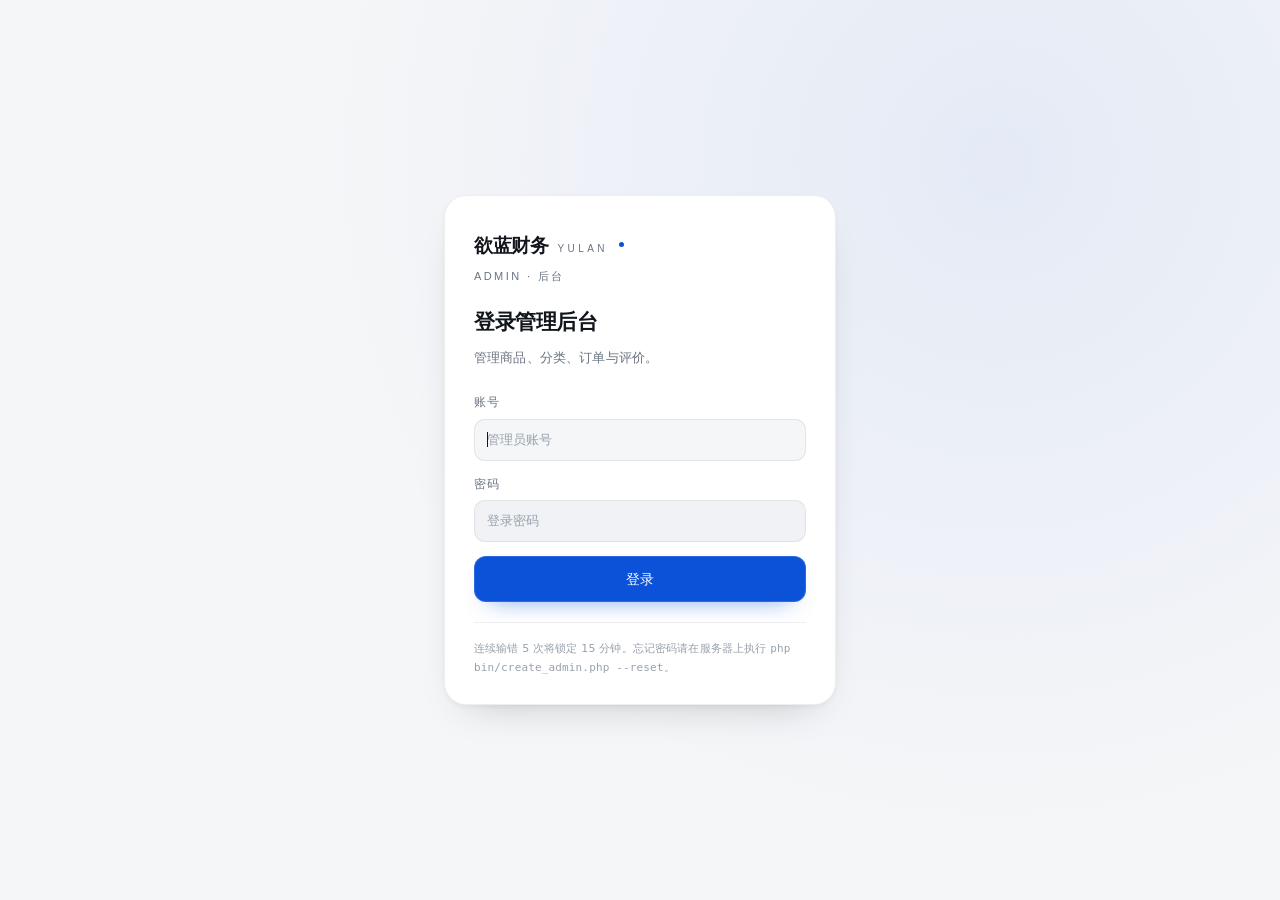
==== commit bd8e8b25: "release: v1.4.0 魔方云 / 对接上游 / 工单系统" ====
--- a/public/admin/index.html
+++ b/public/admin/index.html
@@ -6,9 +6,9 @@
 <meta name="robots" content="noindex, nofollow">
 <title>后台管理 — 欲蓝财务</title>
 <meta name="theme-color" content="#f5f6f8">
-<link rel="stylesheet" href="../assets/style.css?v=20261120a">
+<link rel="stylesheet" href="../assets/style.css?v=20261120b">
 <link rel="stylesheet" href="../api/theme.css">
-<link rel="stylesheet" href="assets/admin.css?v=20261120a">
+<link rel="stylesheet" href="assets/admin.css?v=20261120b">
 </head>
 <body>
 
@@ -48,6 +48,11 @@
       <svg class="ico" viewBox="0 0 24 24" aria-hidden="true"><circle cx="9" cy="8" r="3.2"/><path d="M3.4 19c0-3 2.5-5 5.6-5s5.6 2 5.6 5"/><path d="M16 5.6a3 3 0 010 5.6M17.4 19c0-2.2-.8-3.8-2-4.8"/></svg>
       用户管理
     </button>
+    <button class="side__link" data-view="tickets" type="button">
+      <svg class="ico" viewBox="0 0 24 24" aria-hidden="true"><path d="M4 5.6h16v4.2a2.2 2.2 0 000 4.4v4.2H4v-4.2a2.2 2.2 0 000-4.4z"/><path d="M12 9.2v5.6"/></svg>
+      工单管理
+      <b id="nav-tickets">—</b>
+    </button>
 
     <div class="side__group">内容</div>
     <button class="side__link" data-view="reviews" type="button">
@@ -73,13 +78,17 @@
       <svg class="ico" viewBox="0 0 24 24" aria-hidden="true"><path d="M4 5.6h16v12.8H4z"/><path d="M8 10h8M8 13.6h5M4 9.2h16"/></svg>
       虚拟商品发货
     </button>
+    <button class="side__link" data-view="upstreams" type="button">
+      <svg class="ico" viewBox="0 0 24 24" aria-hidden="true"><path d="M4 6.5h16v4H4zM4 13.5h16v4H4z"/><path d="M7 8.5h0M7 15.5h0"/></svg>
+      魔方财务 · 上游管理
+    </button>
+    <button class="side__link" data-view="cloudVms" type="button">
+      <svg class="ico" viewBox="0 0 24 24" aria-hidden="true"><rect x="3.4" y="6" width="17.2" height="12" rx="2"/><path d="M7 10h4M7 13h8M7 16h5"/></svg>
+      魔方云 · 云主机
+    </button>
     <button class="side__link" data-view="yulan" type="button">
       <svg class="ico" viewBox="0 0 24 24" aria-hidden="true"><path d="M12 3.4l8 4.2v8.8l-8 4.2-8-4.2V7.6z"/><path d="M12 12l8-4.2M12 12v8.4M12 12L4 7.8"/></svg>
-      欲蓝财务
-    </button>
-    <button class="side__link" data-view="yulanApis" type="button">
-      <svg class="ico" viewBox="0 0 24 24" aria-hidden="true"><path d="M4 6.5h16v4H4zM4 13.5h16v4H4z"/><path d="M7 8.5h0M7 15.5h0"/></svg>
-      财务魔方 API
+      全局默认（兼容）
     </button>
     <button class="side__link" data-view="update" type="button">
       <svg class="ico" viewBox="0 0 24 24" aria-hidden="true"><path d="M12 4v6M12 20v-6M4.9 4.9l3 3M19.1 19.1l-3-3"/><path d="M20 12a8 8 0 1 1-2.3-5.7"/></svg>
@@ -141,9 +150,10 @@
 
 <div class="toast-zone" id="toast-zone" aria-live="polite"></div>
 
-<script src="assets/api.js?v=20261120a"></script>
-<script src="assets/views.js?v=20261120a"></script>
-<script src="assets/views-v5.js?v=20261120a"></script>
-<script src="assets/app.js?v=20261120a"></script>
+<script src="assets/api.js?v=20261120b"></script>
+<script src="assets/views.js?v=20261120b"></script>
+<script src="assets/views-v5.js?v=20261120b"></script>
+<script src="assets/views-v140.js?v=20261120b"></script>
+<script src="assets/app.js?v=20261120b"></script>
 </body>
 </html>
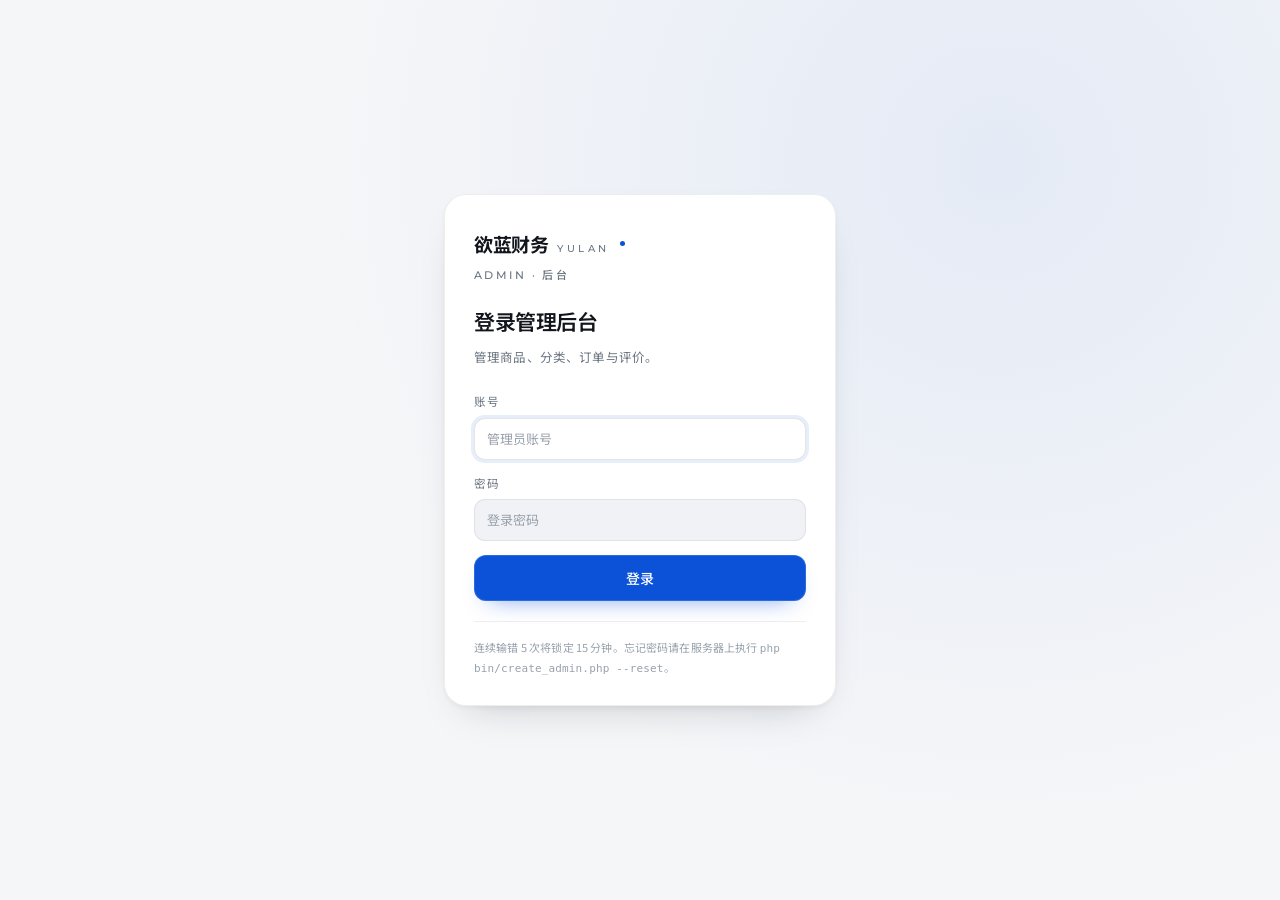
==== commit 1d6eab4f: "release: v1.4.1 修复在线更新超时 / 对接上游协议与开通时机" ====
--- a/public/admin/index.html
+++ b/public/admin/index.html
@@ -6,9 +6,9 @@
 <meta name="robots" content="noindex, nofollow">
 <title>后台管理 — 欲蓝财务</title>
 <meta name="theme-color" content="#f5f6f8">
-<link rel="stylesheet" href="../assets/style.css?v=20261120b">
+<link rel="stylesheet" href="../assets/style.css?v=20261121a">
 <link rel="stylesheet" href="../api/theme.css">
-<link rel="stylesheet" href="assets/admin.css?v=20261120b">
+<link rel="stylesheet" href="assets/admin.css?v=20261121a">
 </head>
 <body>
 
@@ -150,10 +150,10 @@
 
 <div class="toast-zone" id="toast-zone" aria-live="polite"></div>
 
-<script src="assets/api.js?v=20261120b"></script>
-<script src="assets/views.js?v=20261120b"></script>
-<script src="assets/views-v5.js?v=20261120b"></script>
-<script src="assets/views-v140.js?v=20261120b"></script>
-<script src="assets/app.js?v=20261120b"></script>
+<script src="assets/api.js?v=20261121a"></script>
+<script src="assets/views.js?v=20261121a"></script>
+<script src="assets/views-v5.js?v=20261121a"></script>
+<script src="assets/views-v140.js?v=20261121a"></script>
+<script src="assets/app.js?v=20261121a"></script>
 </body>
 </html>
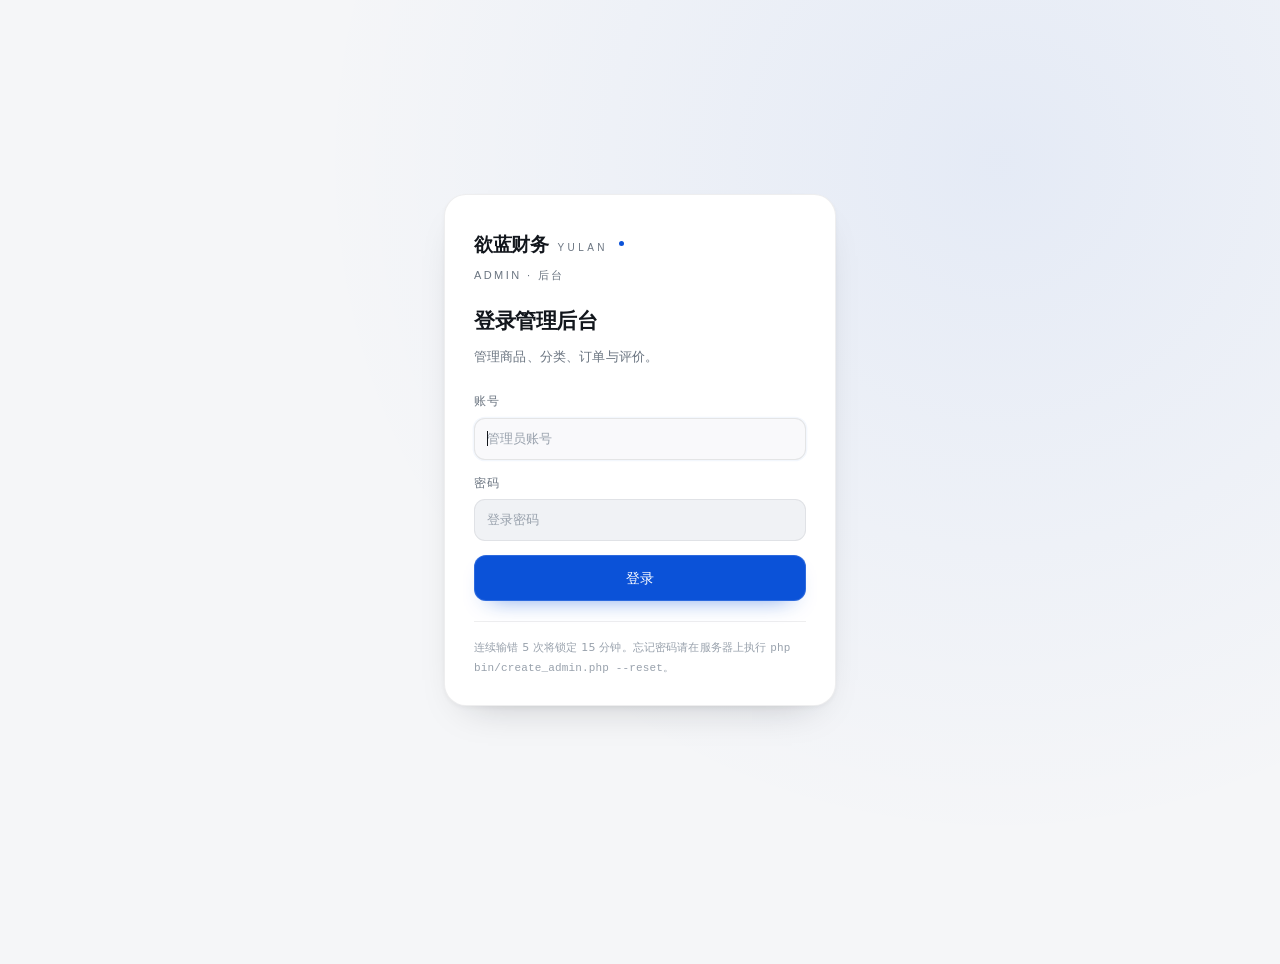
==== commit e9b3c02e: "release: v1.5.0 内置智简魔方v10真实协议适配器，修复全部404" ====
--- a/public/admin/index.html
+++ b/public/admin/index.html
@@ -6,9 +6,9 @@
 <meta name="robots" content="noindex, nofollow">
 <title>后台管理 — 欲蓝财务</title>
 <meta name="theme-color" content="#f5f6f8">
-<link rel="stylesheet" href="../assets/style.css?v=20261121a">
+<link rel="stylesheet" href="../assets/style.css?v=20261122a">
 <link rel="stylesheet" href="../api/theme.css">
-<link rel="stylesheet" href="assets/admin.css?v=20261121a">
+<link rel="stylesheet" href="assets/admin.css?v=20261122a">
 </head>
 <body>
 
@@ -150,10 +150,10 @@
 
 <div class="toast-zone" id="toast-zone" aria-live="polite"></div>
 
-<script src="assets/api.js?v=20261121a"></script>
-<script src="assets/views.js?v=20261121a"></script>
-<script src="assets/views-v5.js?v=20261121a"></script>
-<script src="assets/views-v140.js?v=20261121a"></script>
-<script src="assets/app.js?v=20261121a"></script>
+<script src="assets/api.js?v=20261122a"></script>
+<script src="assets/views.js?v=20261122a"></script>
+<script src="assets/views-v5.js?v=20261122a"></script>
+<script src="assets/views-v140.js?v=20261122a"></script>
+<script src="assets/app.js?v=20261122a"></script>
 </body>
 </html>
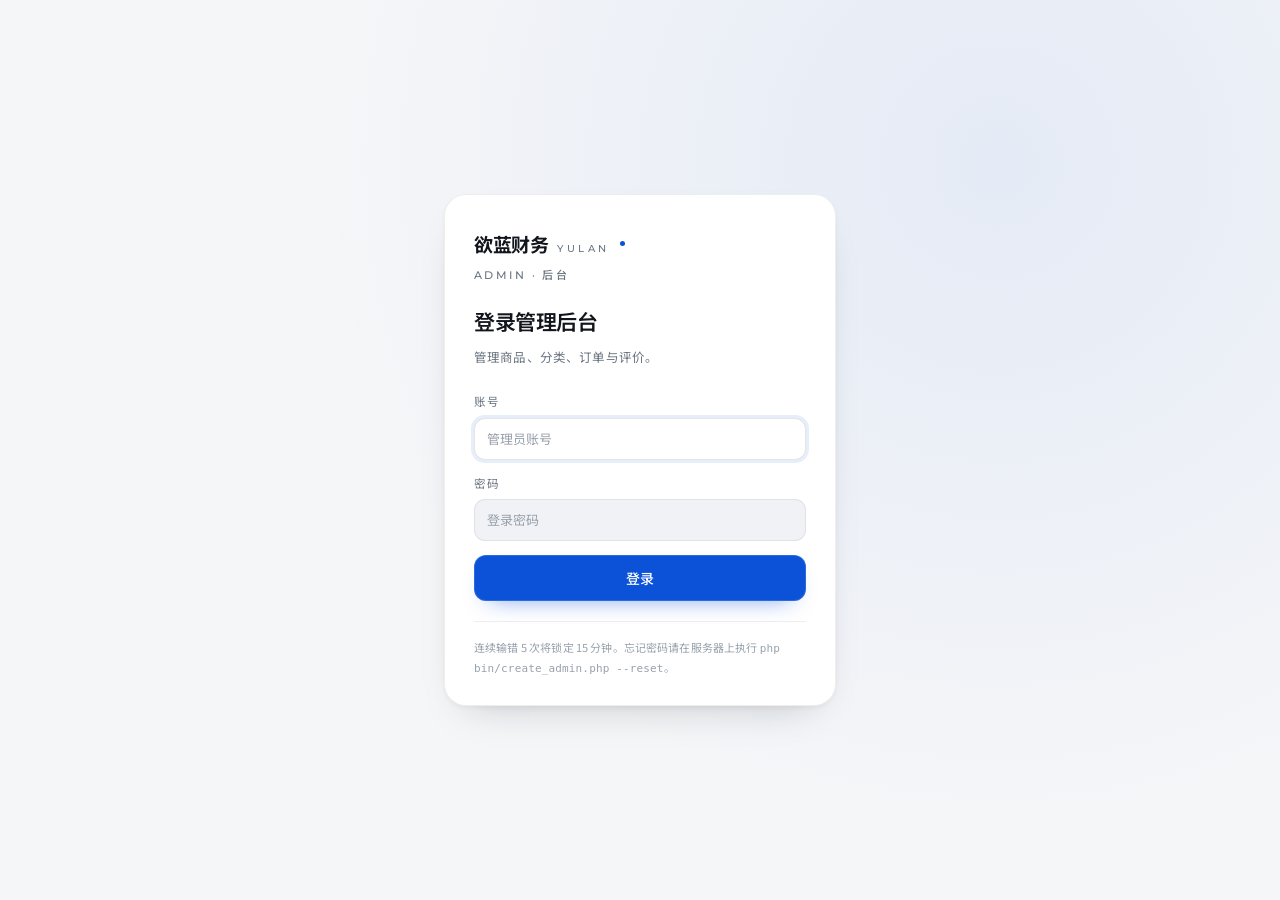
==== commit 2e3beb5c: "release: v1.6.0 双主题(经典/创新智简魔方风)、双品牌共存、5种支付方式配置框架" ====
--- a/public/admin/index.html
+++ b/public/admin/index.html
@@ -98,6 +98,10 @@
       <svg class="ico" viewBox="0 0 24 24" aria-hidden="true"><rect x="2.6" y="5.6" width="18.8" height="12.8" rx="2"/><path d="M2.6 9.8h18.8M6.6 14.6h4"/></svg>
       易支付配置
     </button>
+    <button class="side__link" data-view="payMethods" type="button">
+      <svg class="ico" viewBox="0 0 24 24" aria-hidden="true"><circle cx="12" cy="12" r="9"/><path d="M9 9h6M9 12h6M9 15h4M12 3v18"/></svg>
+      支付方式（5 种）
+    </button>
     <!-- v1.2.2 功能插件菜单（邮件配置 / 多账号）由插件 JS 动态注入到此组 -->
     <button class="side__link" data-view="settings" type="button">
       <svg class="ico" viewBox="0 0 24 24" aria-hidden="true"><circle cx="12" cy="12" r="3"/><path d="M12 3.6v2M12 18.4v2M3.6 12h2M18.4 12h2M6.1 6.1l1.4 1.4M16.5 16.5l1.4 1.4M17.9 6.1l-1.4 1.4M7.5 16.5l-1.4 1.4"/></svg>
